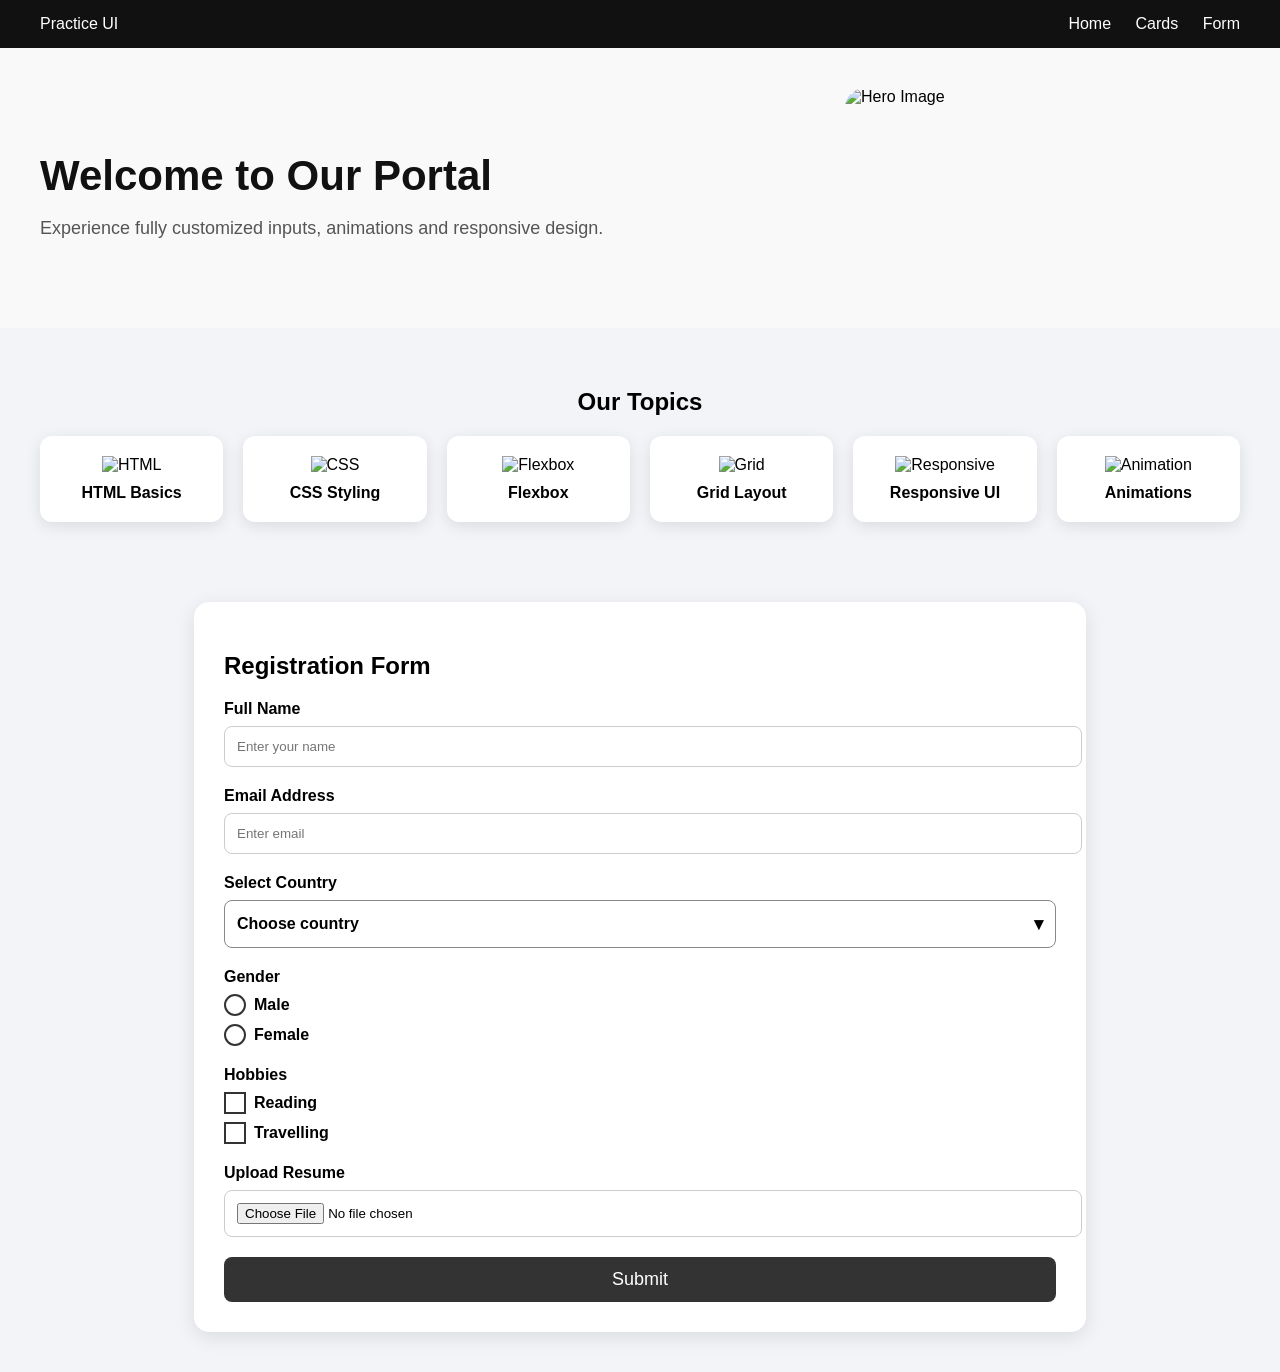
==== ui/index.html @ 65b5e453 "first commit" ====
<!DOCTYPE html>
<html lang="en">
<head>
    <meta charset="UTF-8">
    <meta name="viewport" content="width=device-width, initial-scale=1.0">
    <title>Custom Form UI</title>
    <link rel="stylesheet" href="layout.css">
</head>
<body>

    <!-- NAVBAR -->
    <header class="navbar">
        <div class="logo">Practice UI</div>

        <nav class="menu">
            <a href="#">Home</a>
            <a href="#cards">Cards</a>
            <a href="#form">Form</a>
        </nav>
    </header>

    <!-- HERO SECTION -->
    <section class="hero">
        <div class="hero-content">
            <h1>Welcome to Our Portal</h1>
            <p>Experience fully customized inputs, animations and responsive design.</p>
        </div>

<div class="hero-img">
    <img src="https://cdn-icons-png.flaticon.com/512/2920/2920268.png" alt="Hero Image">
</div>
    </section>

    <!-- CARDS SECTION -->
    <section id="cards" class="cards-section">
        <h2>Our Topics</h2>

        <div class="cards">

            <div class="card">
                <img src="https://cdn-icons-png.flaticon.com/512/3306/3306610.png" alt="HTML">
                <p>HTML Basics</p>
            </div>

            <div class="card">
                <img src="https://cdn-icons-png.flaticon.com/512/919/919826.png" alt="CSS">
                <p>CSS Styling</p>
            </div>

            <div class="card">
                <img src="https://cdn-icons-png.flaticon.com/512/5968/5968672.png" alt="Flexbox">
                <p>Flexbox</p>
            </div>

            <div class="card">
                <img src="https://cdn-icons-png.flaticon.com/512/1828/1828884.png" alt="Grid">
                <p>Grid Layout</p>
            </div>

            <div class="card">
                <img src="https://cdn-icons-png.flaticon.com/512/2593/2593549.png" alt="Responsive">
                <p>Responsive UI</p>
            </div>

            <div class="card">
                <img src="https://cdn-icons-png.flaticon.com/512/4072/4072149.png" alt="Animation">
                <p>Animations</p>
            </div>

        </div>
    </section>

    <!-- FORM SECTION -->
    <section id="form" class="form-section">
        <h2>Registration Form</h2>

        <form>

            <div class="form-group">
                <label>Full Name</label>
                <input type="text" placeholder="Enter your name">
            </div>

            <div class="form-group">
                <label>Email Address</label>
                <input type="email" placeholder="Enter email">
            </div>

   
<!-- CUSTOM SELECT -->
<div class="form-group">
    <label>Select Country</label>

    <label class="custom-select">
        <input type="checkbox" class="select-toggle">

        <span class="selected">
            Choose country
            <span class="select-icon">▾</span>
        </span>

        <div class="options">
            <div class="option">India</div>
            <div class="option">USA</div>
            <div class="option">Canada</div>
            <div class="option">Australia</div>
        </div>
    </label>
</div>

            <!-- CUSTOM RADIO -->
            <div class="form-group">
                <label>Gender</label>
                <div class="radio-group">
                    <label class="custom-radio">
                        <input type="radio" name="gender">
                        <span class="radio-mark"></span> Male
                    </label>

                    <label class="custom-radio">
                        <input type="radio" name="gender">
                        <span class="radio-mark"></span> Female
                    </label>
                </div>
            </div>

            <!-- CUSTOM CHECKBOX -->
            <div class="form-group">
                <label>Hobbies</label>
                <div class="checkbox-group">
                    <label class="custom-checkbox">
                        <input type="checkbox">
                        <span class="check-mark"></span> Reading
                    </label>

                    <label class="custom-checkbox">
                        <input type="checkbox">
                        <span class="check-mark"></span> Travelling
                    </label>
                </div>
            </div>

            <div class="form-group">
                <label>Upload Resume</label>
                <input type="file">
            </div>

            <button class="submit-btn">Submit</button>

        </form>
    </section>

<script src="script.js"></script>
</body>
</html>
---- ui/layout.css ----
body{
    margin:0;
    padding:0;
    font-family:Arial;
    background:#f2f4f8;
}
.card img {
    width: 70px;
    height: 70px;
    margin-bottom: 10px;
}
.card p{
    margin:0;
    font-size:16px;
    font-weight:600;
}
/* NAVBAR */
.navbar{
    background:#111;
    color:white;
    padding:15px 40px;
    display:flex;
    justify-content:space-between;
    align-items:center;
}

.navbar .menu a{
    color:white;
    margin-left:20px;
    text-decoration:none;
    font-size:16px;
}

.navbar .menu a:hover{
    color:#ffdb4d;
}

/* HERO */

/* HERO SECTION */
.hero {
    display: flex;
    justify-content: space-between;
    align-items: center;
    padding: 40px;
    background: #f9f9f9;
    gap: 20px;
    flex-wrap: wrap;
}

.hero-content {
    flex: 1;
    min-width: 280px;
}

.hero-content h1 {
    font-size: 42px;
    margin-bottom: 15px;
    color: #111;
}

.hero-content p {
    font-size: 18px;
    margin-bottom: 20px;
    color: #555;
}

.hero-img {
    flex: 1;
    min-width: 280px;
    display: flex;
    justify-content: center;
}

.hero-img img {
    width: 200px; /* icon-style size */
    height: 200px;
    border-radius: 20px;
    object-fit: contain; /* PNG images ke liye best */
    transition: transform 0.3s;
}

.hero-img img:hover {
    transform: scale(1.1);
}

/* RESPONSIVE HERO */
@media (max-width: 992px) {
    .hero {
        padding: 30px;
    }
    
    .hero-content h1 {
        font-size: 36px;
    }
    
    .hero-content p {
        font-size: 16px;
    }
}

@media (max-width: 768px) {
    .hero {
        flex-direction: column;
        text-align: center;
    }
    
    .hero-img {
        margin-top: 20px;
    }
    
    .hero-img img {
        width: 180px;
        height: 180px;
    }
}

@media (max-width: 480px) {
    .hero-content h1 {
        font-size: 28px;
    }
    
    .hero-content p {
        font-size: 14px;
    }
    
    .hero-img img {
        width: 150px;
        height: 150px;
    }
}
/* CARDS */
.cards-section{
    padding:40px;
    text-align:center;
}

.cards{
    display:grid;
    grid-template-columns:repeat(auto-fit, minmax(180px, 1fr));
    gap:20px;
    margin-top:20px;
}

.card{
    background:white;
    padding:20px;
    border-radius:12px;
    box-shadow:0 4px 15px rgba(0,0,0,0.1);
    transition:0.3s;
    cursor:pointer;
}

.card:hover{
    transform:scale(1.05);
    background:#fffae0;
}

/* FORM */
.form-section{
    width:65%;
    margin:40px auto;
    background:white;
    padding:30px;
    box-shadow:0 5px 20px rgba(0,0,0,0.1);
    border-radius:15px;
}

.form-group{
    margin-bottom:20px;
}

label{
    display:block;
    margin-bottom:8px;
    font-weight:bold;
}

input[type="text"],
input[type="email"],
input[type="file"]{
    width:100%;
    padding:12px;
    border-radius:8px;
    border:1px solid #ccc;
}

/* CUSTOM SELECT */
.custom-select {
    width: 100%;
    display: block;
    position: relative;
    cursor: pointer;
    font-size: 16px;
}

.select-toggle {
    display: none;
}

/* Selected box */
.custom-select .selected {
    background: white;
    border: 1.5px solid #888;
    padding: 12px;
    border-radius: 8px;
    display: flex;
    justify-content: space-between;
    align-items: center;
    transition: 0.3s;
}

.custom-select .selected:hover {
    border-color: #4a63e7;
}

/* Dropdown Icon */
.select-icon {
    font-size: 18px;
    transition: 0.3s;
}

/* Options dropdown */
.custom-select .options {
    position: absolute;
    top: 110%;
    left: 0;
    width: 100%;
    background: white;
    border: 1px solid #ccc;
    border-radius: 8px;
    box-shadow: 0 4px 15px rgba(0,0,0,0.1);
    opacity: 0;
    pointer-events: none;
    scale: 0.95;
    transition: 0.3s ease;
    z-index: 10;
}

/* Each Option */
.custom-select .option {
    padding: 12px;
    transition: 0.2s;
}

.custom-select .option:hover {
    background: #edf1ff;
    padding-left: 18px;
}

/* OPEN DROPDOWN WHEN CHECKBOX CHECKED */
.select-toggle:checked ~ .options {
    opacity: 1;
    pointer-events: auto;
    scale: 1;
}

/* Rotate icon when open */
.select-toggle:checked ~ .selected .select-icon {
    transform: rotate(180deg);
}

/* RADIO */
.custom-radio{
    display:flex;
    align-items:center;
    cursor:pointer;
   
}

.custom-radio input{
    display:none;
}

.radio-mark{
    width:18px;
    height:18px;
    border:2px solid #333;
    border-radius:50%;
    margin-right:8px;
    position:relative;
}

.custom-radio input:checked + .radio-mark::after{
    content:"";
    width:20px;
    height:20px;
    background:#333;
    border-radius:50%;
    position:absolute;
    top:0px;
    left:0px;
}

/* CHECKBOX */
.custom-checkbox{
    display:flex;
    align-items:center;
    margin-right:20px;
}

.custom-checkbox input{ display:none; }

.check-mark{
    width:18px;
    height:18px;
    border:2px solid #333;
    margin-right:8px;
    position:relative;
}

.custom-checkbox input:checked + .check-mark::after{
    content:"✔";
    position:absolute;
    top:-3px;
    left:2px;
    font-size:16px;
}

/* SUBMIT */
.submit-btn{
    width:100%;
    padding:12px;
    background:#333;
    color:#fff;
    border:none;
    border-radius:8px;
    font-size:18px;
    cursor:pointer;
}

.submit-btn:hover{
    background:black;
}

/* RESPONSIVE */
@media (max-width: 768px){
    .hero{
        flex-direction:column;
        text-align:center;
    }

    .hero-img img{
        width:100%;
        margin-top:20px;
    }

    .form-section{
        width:90%;
        padding:20px;
    }
}
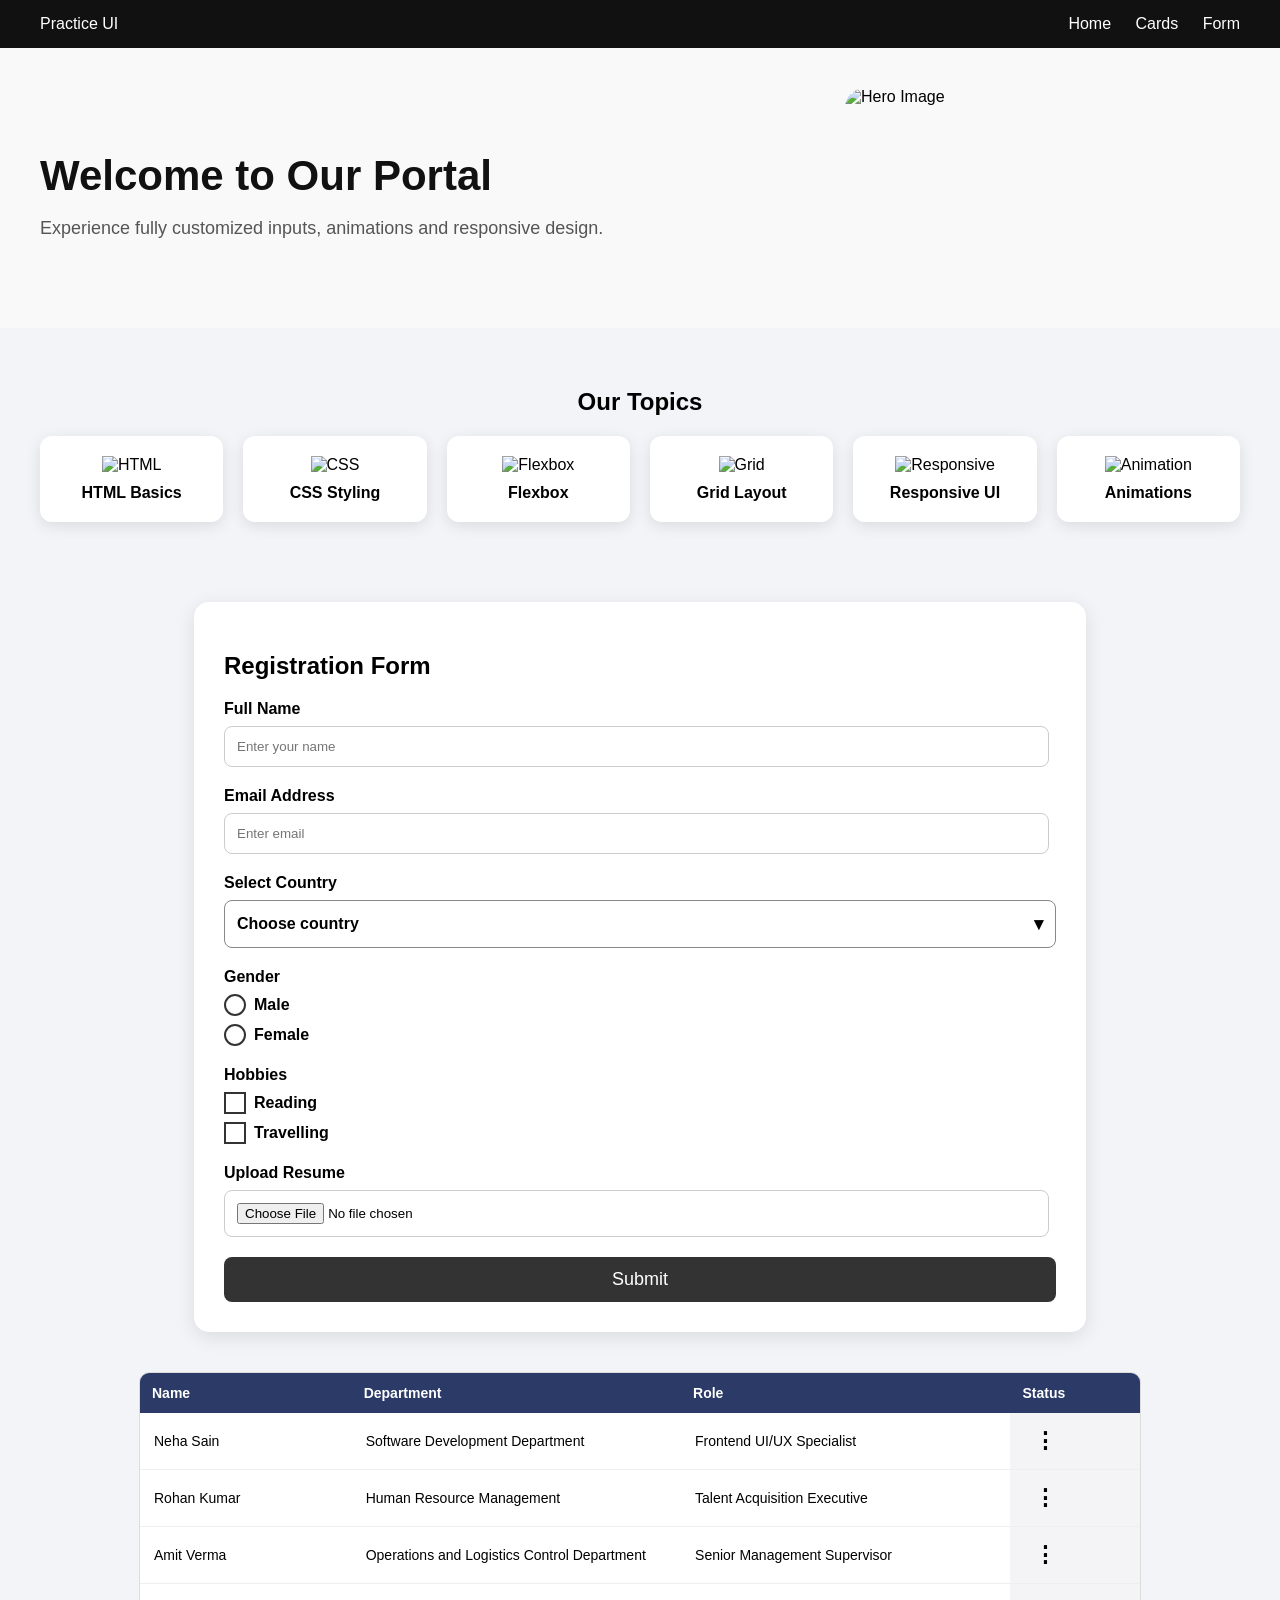
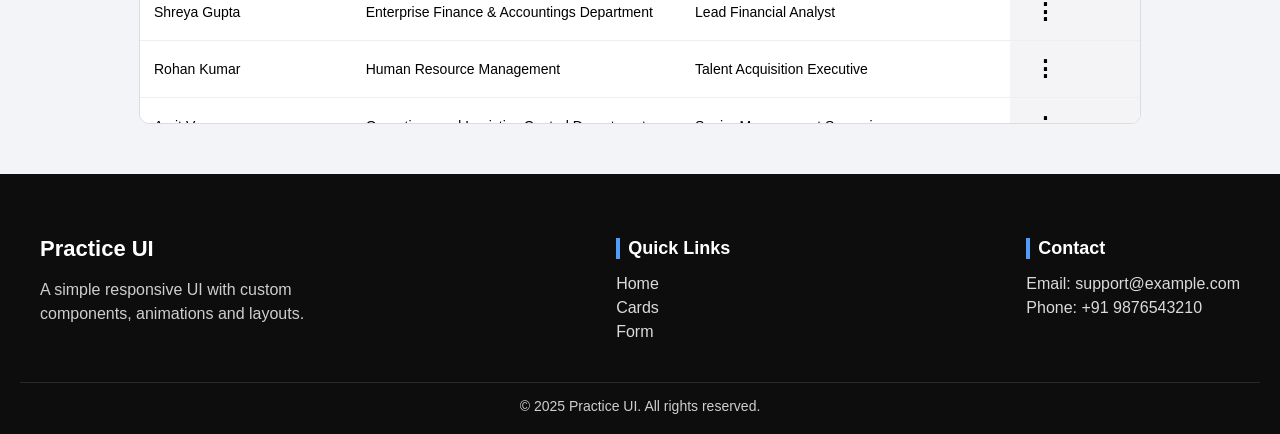
==== commit f7c192a1: "adding table" ====
--- a/ui/index.html
+++ b/ui/index.html
@@ -1,154 +1,347 @@
 <!DOCTYPE html>
 <html lang="en">
 <head>
-    <meta charset="UTF-8">
-    <meta name="viewport" content="width=device-width, initial-scale=1.0">
-    <title>Custom Form UI</title>
-    <link rel="stylesheet" href="layout.css">
+<meta charset="UTF-8">
+<meta name="viewport" content="width=device-width, initial-scale=1.0">
+<title>Custom Form UI</title>
+<link rel="stylesheet" href="layout.css">
 </head>
 <body>
 
-    <!-- NAVBAR -->
-    <header class="navbar">
-        <div class="logo">Practice UI</div>
-
-        <nav class="menu">
-            <a href="#">Home</a>
-            <a href="#cards">Cards</a>
-            <a href="#form">Form</a>
-        </nav>
-    </header>
-
-    <!-- HERO SECTION -->
-    <section class="hero">
-        <div class="hero-content">
-            <h1>Welcome to Our Portal</h1>
-            <p>Experience fully customized inputs, animations and responsive design.</p>
+<!-- NAVBAR -->
+<header class="navbar">
+<div class="logo">Practice UI</div>
+<nav class="menu">
+<a href="#">Home</a>
+<a href="#cards">Cards</a>
+<a href="#form">Form</a>
+</nav>
+</header>
+
+<!-- HERO SECTION -->
+<section class="hero">
+<div class="hero-content">
+<h1>Welcome to Our Portal</h1>
+<p>Experience fully customized inputs, animations and responsive design.</p>
+</div>
+<div class="hero-img">
+<img src="https://cdn-icons-png.flaticon.com/512/2920/2920268.png" alt="Hero Image">
+</div>
+</section>
+
+<!-- CARDS SECTION -->
+<section id="cards" class="cards-section">
+<h2>Our Topics</h2>
+<div class="cards">
+<div class="card">
+<img src="https://cdn-icons-png.flaticon.com/512/3306/3306610.png" alt="HTML">
+<p>HTML Basics</p>
+</div>
+<div class="card">
+<img src="https://cdn-icons-png.flaticon.com/512/919/919826.png" alt="CSS">
+<p>CSS Styling</p>
+</div>
+<div class="card">
+<img src="https://cdn-icons-png.flaticon.com/512/5968/5968672.png" alt="Flexbox">
+<p>Flexbox</p>
+</div>
+<div class="card">
+<img src="https://cdn-icons-png.flaticon.com/512/1828/1828884.png" alt="Grid">
+<p>Grid Layout</p>
+</div>
+<div class="card">
+<img src="https://cdn-icons-png.flaticon.com/512/2593/2593549.png" alt="Responsive">
+<p>Responsive UI</p>
+</div>
+<div class="card">
+<img src="https://cdn-icons-png.flaticon.com/512/4072/4072149.png" alt="Animation">
+<p>Animations</p>
+</div>
+</div>
+</section>
+
+<!-- FORM SECTION -->
+<section id="form" class="form-section">
+<h2>Registration Form</h2>
+<form>
+<div class="form-group">
+<label>Full Name</label>
+<input type="text" placeholder="Enter your name">
+</div>
+<div class="form-group">
+<label>Email Address</label>
+<input type="email" placeholder="Enter email">
+</div>
+
+<!-- CUSTOM SELECT -->
+<div class="form-group">
+<label>Select Country</label>
+<label class="custom-select">
+<input type="checkbox" class="select-toggle">
+<span class="selected">
+Choose country
+<span class="select-icon">▾</span>
+</span>
+<div class="options">
+<div class="option">India</div>
+<div class="option">USA</div>
+<div class="option">Canada</div>
+<div class="option">Australia</div>
+</div>
+</label>
+</div>
+
+<!-- CUSTOM RADIO -->
+<div class="form-group">
+<label>Gender</label>
+<div class="radio-group">
+<label class="custom-radio">
+<input type="radio" name="gender">
+<span class="radio-mark"></span> Male
+</label>
+<label class="custom-radio">
+<input type="radio" name="gender">
+<span class="radio-mark"></span> Female
+</label>
+</div>
+</div>
+
+<!-- CUSTOM CHECKBOX -->
+<div class="form-group">
+<label>Hobbies</label>
+<div class="checkbox-group">
+<label class="custom-checkbox">
+<input type="checkbox">
+<span class="check-mark"></span> Reading
+</label>
+<label class="custom-checkbox">
+<input type="checkbox">
+<span class="check-mark"></span> Travelling
+</label>
+</div>
+</div>
+<div class="form-group">
+<label>Upload Resume</label>
+<input type="file">
+</div>
+<button class="submit-btn">Submit</button>
+</form>
+</section>
+<div class="table-container"> 
+<table class="custom-table">  
+<thead>  
+<tr>  
+<th>Name</th>  
+<th>Department</th>  
+<th>Role</th>  
+<th class="sticky-col">Status</th>  
+</tr>  
+</thead>  
+<tbody>  
+<tr>  
+<td data-full="Neha Sain">Neha Sain</td>  
+<td data-full="Software Development Department">Software Development Department</td>  
+<td data-full="Frontend UI/UX Specialist">Frontend UI/UX Specialist</td>  
+<td class="sticky-col">
+<div class="menu-wrapper"> 
+<span class="menu-dots">⋮</span> 
+<div class="menu-box"> 
+<div class="menu-item">View</div> 
+<div class="menu-item">Edit</div>
+<div class="menu-item">Delete</div> 
+<div class="menu-item">Update Status</div> 
+</div> 
+</div> 
+</td>
+</tr>  
+<tr>  
+<td data-full="Rohan Kumar">Rohan Kumar</td>  
+<td data-full="Human Resource Management">Human Resource Management</td>  
+<td data-full="Talent Acquisition Executive">Talent Acquisition Executive</td>  
+<td class="sticky-col">
+<div class="menu-wrapper"> 
+<span class="menu-dots">⋮</span> 
+<div class="menu-box"> 
+<div class="menu-item">View</div> 
+<div class="menu-item">Edit</div>
+<div class="menu-item">Delete</div> 
+<div class="menu-item">Update Status</div> 
+</div> 
+</div> 
+</td>
+</tr>  
+<tr>  
+<td data-full="Amit Verma">Amit Verma</td>  
+<td data-full="Operations and Logistics Control Department">Operations and Logistics Control Department</td>  
+<td data-full="Senior Management Supervisor">Senior Management Supervisor</td>  
+<td class="sticky-col">
+<div class="menu-wrapper"> 
+<span class="menu-dots">⋮</span> 
+<div class="menu-box"> 
+<div class="menu-item">View</div> 
+<div class="menu-item">Edit</div>
+<div class="menu-item">Delete</div> 
+<div class="menu-item">Update Status</div> 
+</div> 
+</div> 
+</td>
+</tr>  
+<tr>  
+<td data-full="Shreya Gupta">Shreya Gupta</td>  
+<td data-full="Enterprise Finance & Accountings Department">Enterprise Finance & Accountings Department</td>  
+<td data-full="Lead Financial Analyst">Lead Financial Analyst</td>  
+<td class="sticky-col">
+<div class="menu-wrapper"> 
+<span class="menu-dots">⋮</span> 
+<div class="menu-box"> 
+<div class="menu-item">View</div> 
+<div class="menu-item">Edit</div>
+<div class="menu-item">Delete</div> 
+<div class="menu-item">Update Status</div> 
+</div> 
+</div> 
+</td>
+</tr>  
+<tr>  
+<td data-full="Rohan Kumar">Rohan Kumar</td>  
+<td data-full="Human Resource Management">Human Resource Management</td>  
+<td data-full="Talent Acquisition Executive">Talent Acquisition Executive</td>  
+<td class="sticky-col">
+<div class="menu-wrapper"> 
+<span class="menu-dots">⋮</span> 
+<div class="menu-box"> 
+<div class="menu-item">View</div> 
+<div class="menu-item">Edit</div>
+<div class="menu-item">Delete</div> 
+<div class="menu-item">Update Status</div> 
+</div> 
+</div> 
+</td>
+</tr>  
+<tr>  
+<td data-full="Amit Verma">Amit Verma</td>  
+<td data-full="Operations and Logistics Control Department">Operations and Logistics Control Department</td>  
+<td data-full="Senior Management Supervisor">Senior Management Supervisor</td>  
+<td class="sticky-col">
+<div class="menu-wrapper"> 
+<span class="menu-dots">⋮</span> 
+<div class="menu-box"> 
+<div class="menu-item">View</div> 
+<div class="menu-item">Edit</div>
+<div class="menu-item">Delete</div> 
+<div class="menu-item">Update Status</div> 
+</div> 
+</div> 
+</td>
+</tr>  
+<tr>  
+<td data-full="Shreya Gupta">Shreya Gupta</td>  
+<td data-full="Enterprise Finance & Accountings Department">Enterprise Finance & Accountings Department</td>  
+<td data-full="Lead Financial Analyst">Lead Financial Analyst</td>  
+<td class="sticky-col">
+<div class="menu-wrapper"> 
+<span class="menu-dots">⋮</span> 
+<div class="menu-box"> 
+<div class="menu-item">View</div> 
+<div class="menu-item">Edit</div>
+<div class="menu-item">Delete</div> 
+<div class="menu-item">Update Status</div> 
+</div> 
+</div> 
+</td>
+</tr>  
+<tr>  
+<td data-full="Rohan Kumar">Rohan Kumar</td>  
+<td data-full="Human Resource Management">Human Resource Management</td>  
+<td data-full="Talent Acquisition Executive">Talent Acquisition Executive</td>  
+<td class="sticky-col">
+<div class="menu-wrapper"> 
+<span class="menu-dots">⋮</span> 
+<div class="menu-box"> 
+<div class="menu-item">View</div> 
+<div class="menu-item">Edit</div>
+<div class="menu-item">Delete</div> 
+<div class="menu-item">Update Status</div> 
+</div> 
+</div> 
+</td> 
+</tr>  
+<tr>  
+<td data-full="Amit Verma">Amit Verma</td>  
+<td data-full="Operations and Logistics Control Department">Operations and Logistics Control Department</td>  
+<td data-full="Senior Management Supervisor">Senior Management Supervisor</td>  
+<td class="sticky-col">
+<div class="menu-wrapper"> 
+<span class="menu-dots">⋮</span> 
+<div class="menu-box"> 
+<div class="menu-item">View</div> 
+<div class="menu-item">Edit</div>
+<div class="menu-item">Delete</div> 
+<div class="menu-item">Update Status</div> 
+</div> 
+</div> 
+</td>  
+</tr>  
+<tr>  
+<td data-full="Shreya Gupta">Shreya Gupta</td>  
+<td data-full="Enterprise Finance & Accountings Department">Enterprise Finance & Accountings Department</td>  
+<td data-full="Lead Financial Analyst">Lead Financial Analyst</td>  
+<td class="sticky-col">
+    <div class="menu-wrapper">
+
+        <!-- Hidden Checkbox -->
+        <input type="checkbox" id="menu1" class="menu-toggle">
+
+        <!-- 3 dots -->
+        <label for="menu1" class="menu-dots">⋮</label>
+
+        <!-- Dropdown -->
+        <div class="menu-box">
+            <div class="menu-item">View</div>
+            <div class="menu-item">Edit</div>
+            <div class="menu-item">Delete</div>
+            <div class="menu-item">Update Status</div>
         </div>
 
-<div class="hero-img">
-    <img src="https://cdn-icons-png.flaticon.com/512/2920/2920268.png" alt="Hero Image">
-</div>
-    </section>
-
-    <!-- CARDS SECTION -->
-    <section id="cards" class="cards-section">
-        <h2>Our Topics</h2>
-
-        <div class="cards">
-
-            <div class="card">
-                <img src="https://cdn-icons-png.flaticon.com/512/3306/3306610.png" alt="HTML">
-                <p>HTML Basics</p>
-            </div>
-
-            <div class="card">
-                <img src="https://cdn-icons-png.flaticon.com/512/919/919826.png" alt="CSS">
-                <p>CSS Styling</p>
-            </div>
-
-            <div class="card">
-                <img src="https://cdn-icons-png.flaticon.com/512/5968/5968672.png" alt="Flexbox">
-                <p>Flexbox</p>
-            </div>
-
-            <div class="card">
-                <img src="https://cdn-icons-png.flaticon.com/512/1828/1828884.png" alt="Grid">
-                <p>Grid Layout</p>
-            </div>
-
-            <div class="card">
-                <img src="https://cdn-icons-png.flaticon.com/512/2593/2593549.png" alt="Responsive">
-                <p>Responsive UI</p>
-            </div>
-
-            <div class="card">
-                <img src="https://cdn-icons-png.flaticon.com/512/4072/4072149.png" alt="Animation">
-                <p>Animations</p>
-            </div>
-
+    </div>
+</td>
+
+</tr>  
+</tbody>  
+</table>
+</div> 
+
+<!-- FOOTER -->
+<footer class="footer">
+    <div class="footer-container">
+        <div class="footer-section">
+            <h3>Practice UI</h3>
+            <p>A simple responsive UI with custom components, animations and layouts.</p>
         </div>
-    </section>
-
-    <!-- FORM SECTION -->
-    <section id="form" class="form-section">
-        <h2>Registration Form</h2>
-
-        <form>
-
-            <div class="form-group">
-                <label>Full Name</label>
-                <input type="text" placeholder="Enter your name">
-            </div>
-
-            <div class="form-group">
-                <label>Email Address</label>
-                <input type="email" placeholder="Enter email">
-            </div>
-
-   
-<!-- CUSTOM SELECT -->
-<div class="form-group">
-    <label>Select Country</label>
-
-    <label class="custom-select">
-        <input type="checkbox" class="select-toggle">
-
-        <span class="selected">
-            Choose country
-            <span class="select-icon">▾</span>
-        </span>
-
-        <div class="options">
-            <div class="option">India</div>
-            <div class="option">USA</div>
-            <div class="option">Canada</div>
-            <div class="option">Australia</div>
+
+        <div class="footer-section">
+            <h4>Quick Links</h4>
+            <ul>
+                <li><a href="#">Home</a></li>
+                <li><a href="#cards">Cards</a></li>
+                <li><a href="#form">Form</a></li>
+            </ul>
         </div>
-    </label>
-</div>
-
-            <!-- CUSTOM RADIO -->
-            <div class="form-group">
-                <label>Gender</label>
-                <div class="radio-group">
-                    <label class="custom-radio">
-                        <input type="radio" name="gender">
-                        <span class="radio-mark"></span> Male
-                    </label>
-
-                    <label class="custom-radio">
-                        <input type="radio" name="gender">
-                        <span class="radio-mark"></span> Female
-                    </label>
-                </div>
-            </div>
-
-            <!-- CUSTOM CHECKBOX -->
-            <div class="form-group">
-                <label>Hobbies</label>
-                <div class="checkbox-group">
-                    <label class="custom-checkbox">
-                        <input type="checkbox">
-                        <span class="check-mark"></span> Reading
-                    </label>
-
-                    <label class="custom-checkbox">
-                        <input type="checkbox">
-                        <span class="check-mark"></span> Travelling
-                    </label>
-                </div>
-            </div>
-
-            <div class="form-group">
-                <label>Upload Resume</label>
-                <input type="file">
-            </div>
-
-            <button class="submit-btn">Submit</button>
-
-        </form>
-    </section>
+
+        <div class="footer-section">
+            <h4>Contact</h4>
+            <ul>
+                <li>Email: support@example.com</li>
+                <li>Phone: +91 9876543210</li>
+            </ul>
+        </div>
+    </div>
+
+    <div class="footer-bottom">
+        © 2025 Practice UI. All rights reserved.
+    </div>
+</footer>
+
 
 <script src="script.js"></script>
 </body>
--- a/ui/layout.css
+++ b/ui/layout.css
@@ -30,14 +30,9 @@
     text-decoration:none;
     font-size:16px;
 }
-
 .navbar .menu a:hover{
     color:#ffdb4d;
 }
-
-/* HERO */
-
-/* HERO SECTION */
 .hero {
     display: flex;
     justify-content: space-between;
@@ -47,44 +42,36 @@
     gap: 20px;
     flex-wrap: wrap;
 }
-
 .hero-content {
     flex: 1;
     min-width: 280px;
 }
-
 .hero-content h1 {
     font-size: 42px;
     margin-bottom: 15px;
     color: #111;
 }
-
 .hero-content p {
     font-size: 18px;
     margin-bottom: 20px;
     color: #555;
 }
-
 .hero-img {
     flex: 1;
     min-width: 280px;
     display: flex;
     justify-content: center;
 }
-
 .hero-img img {
-    width: 200px; /* icon-style size */
+    width: 200px; 
     height: 200px;
     border-radius: 20px;
-    object-fit: contain; /* PNG images ke liye best */
+    object-fit: contain;
     transition: transform 0.3s;
 }
-
 .hero-img img:hover {
     transform: scale(1.1);
 }
-
-/* RESPONSIVE HERO */
 @media (max-width: 992px) {
     .hero {
         padding: 30px;
@@ -129,7 +116,6 @@
         height: 150px;
     }
 }
-/* CARDS */
 .cards-section{
     padding:40px;
     text-align:center;
@@ -156,7 +142,6 @@
     background:#fffae0;
 }
 
-/* FORM */
 .form-section{
     width:65%;
     margin:40px auto;
@@ -179,13 +164,12 @@
 input[type="text"],
 input[type="email"],
 input[type="file"]{
-    width:100%;
+    width:96%;
     padding:12px;
     border-radius:8px;
     border:1px solid #ccc;
 }
 
-/* CUSTOM SELECT */
 .custom-select {
     width: 100%;
     display: block;
@@ -198,7 +182,7 @@
     display: none;
 }
 
-/* Selected box */
+
 .custom-select .selected {
     background: white;
     border: 1.5px solid #888;
@@ -213,14 +197,10 @@
 .custom-select .selected:hover {
     border-color: #4a63e7;
 }
-
-/* Dropdown Icon */
 .select-icon {
     font-size: 18px;
     transition: 0.3s;
 }
-
-/* Options dropdown */
 .custom-select .options {
     position: absolute;
     top: 110%;
@@ -236,8 +216,6 @@
     transition: 0.3s ease;
     z-index: 10;
 }
-
-/* Each Option */
 .custom-select .option {
     padding: 12px;
     transition: 0.2s;
@@ -247,31 +225,23 @@
     background: #edf1ff;
     padding-left: 18px;
 }
-
-/* OPEN DROPDOWN WHEN CHECKBOX CHECKED */
 .select-toggle:checked ~ .options {
     opacity: 1;
     pointer-events: auto;
     scale: 1;
 }
-
-/* Rotate icon when open */
 .select-toggle:checked ~ .selected .select-icon {
     transform: rotate(180deg);
 }
-
-/* RADIO */
 .custom-radio{
     display:flex;
     align-items:center;
     cursor:pointer;
    
 }
-
 .custom-radio input{
     display:none;
 }
-
 .radio-mark{
     width:18px;
     height:18px;
@@ -280,19 +250,16 @@
     margin-right:8px;
     position:relative;
 }
-
 .custom-radio input:checked + .radio-mark::after{
-    content:"";
-    width:20px;
-    height:20px;
-    background:#333;
-    border-radius:50%;
-    position:absolute;
-    top:0px;
-    left:0px;
-}
-
-/* CHECKBOX */
+       content: "";
+    width: 10px;
+    height: 10px;
+    background: #333;
+    border-radius: 50%;
+    position: absolute;
+    top: 4px;
+    left: 4px;
+}
 .custom-checkbox{
     display:flex;
     align-items:center;
@@ -317,7 +284,6 @@
     font-size:16px;
 }
 
-/* SUBMIT */
 .submit-btn{
     width:100%;
     padding:12px;
@@ -333,7 +299,6 @@
     background:black;
 }
 
-/* RESPONSIVE */
 @media (max-width: 768px){
     .hero{
         flex-direction:column;
@@ -350,3 +315,221 @@
         padding:20px;
     }
 }
+/* ------------------------------------table----------------------------------------- */
+
+
+.table-container {
+width: 100%;
+max-width: 1000px;
+height: 350px;
+overflow-y: auto;
+border: 1px solid #ddd;
+border-radius: 10px;
+margin: auto;
+background: white;
+position: relative;
+overflow-x: visible; 
+
+}
+.table-container::-webkit-scrollbar {
+width: 6px;
+}
+.table-container::-webkit-scrollbar-thumb {
+background: #ccc;
+border-radius: 5px;
+}
+.custom-table {
+width: 100%;
+border-collapse: separate;
+border-spacing: 0;
+}
+.custom-table thead th {
+background: #2b3a67;
+color: white;
+padding: 12px;
+text-align: left;
+position: sticky;
+top: 0;
+z-index: 10;
+font-size: 14px;
+white-space: nowrap;  
+overflow: hidden;  
+text-overflow: ellipsis;  
+max-width: 100px; 
+}
+
+.sticky-col {
+position: sticky;
+right: 0;
+background: #e8e9ee;
+z-index: 9;
+}
+
+.custom-table tbody td {
+padding: 10px 14px;
+border-bottom: 1px solid #eee;
+max-width: 150px; 
+white-space: nowrap;
+overflow: hidden;
+text-overflow: ellipsis;
+cursor: pointer;
+font-size: 14px;
+}
+.custom-table tbody td.sticky-col {
+background: #f4f4f7;
+font-weight: 600;
+}
+
+
+.custom-table thead tr th:hover, 
+.custom-table tbody tr td:hover{
+white-space:normal;
+overflow: visible;
+text-overflow:initial;
+color: #000;
+}
+
+
+
+.custom-table tbody td.sticky-col:hover {
+left: auto;
+right: 0;
+}
+
+@media (max-width: 600px) {
+.custom-table thead th,
+.custom-table tbody td {
+font-size: 12px;
+padding: 8px;
+}
+.table-container {
+height: 260px;
+}
+}
+/* Hide the checkbox */
+.menu-toggle {
+    display: none;
+}
+
+/* 3 Dots icon */
+.menu-dots {
+    font-size: 22px;
+    cursor: pointer;
+    padding: 5px 10px;
+    display: inline-block;
+}
+
+/* Dropdown box */
+.menu-box {
+    display: none;
+    position: relative;
+    right: 0;
+    top: 0px;
+    background: #ffffff;
+    min-width: 100px;
+    border-radius: 6px;
+    box-shadow: 0 4px 12px rgba(0,0,0,0.2);
+    border: 1px solid #e2e2e2;
+    z-index: 1000;
+}
+
+/* Show on hover */
+.menu-wrapper:hover .menu-box {
+    display: block;
+}
+
+/* Show on click using checkbox */
+.menu-toggle:checked + .menu-dots + .menu-box {
+    display: block;
+}
+
+/* Menu item UI */
+.menu-item {
+    padding: 10px 14px;
+    font-size: 14px;
+    cursor: pointer;
+    border-bottom: 1px solid #f1f1f1;
+}
+
+.menu-item:last-child {
+    border-bottom: none;
+}
+
+.menu-item:hover {
+    background: #2b3a67;
+    color: white;
+}
+
+/* --------------------------------------------------------------------------- */
+/* FOOTER */
+.footer {
+    background: #0d0d0d;
+    color: #fff;
+    padding: 40px 20px 20px;
+    margin-top: 50px;
+    font-family: Arial, sans-serif;
+}
+
+.footer-container {
+    max-width: 1200px;
+    margin: auto;
+    display: flex;
+    justify-content: space-between;
+    flex-wrap: wrap;
+    gap: 30px;
+}
+
+.footer-section h3 {
+    font-size: 22px;
+    margin-bottom: 10px;
+}
+
+.footer-section h4 {
+    font-size: 18px;
+    margin-bottom: 8px;
+    border-left: 4px solid #4f9cf9;
+    padding-left: 8px;
+}
+
+.footer-section p {
+    max-width: 280px;
+    line-height: 1.5;
+    opacity: 0.8;
+}
+
+.footer-section ul {
+    list-style: none;
+    padding: 0;
+}
+
+.footer-section ul li {
+    margin: 6px 0;
+    opacity: 0.85;
+}
+
+.footer-section ul li a {
+    color: #fff;
+    text-decoration: none;
+    transition: 0.3s;
+}
+
+.footer-section ul li a:hover {
+    color: #4f9cf9;
+}
+
+.footer-bottom {
+    text-align: center;
+    margin-top: 25px;
+    padding-top: 15px;
+    border-top: 1px solid rgba(255,255,255,0.15);
+    font-size: 14px;
+    opacity: 0.8;
+}
+
+/* Responsive */
+@media(max-width: 768px) {
+    .footer-container {
+        text-align: center;
+        flex-direction: column;
+    }
+}
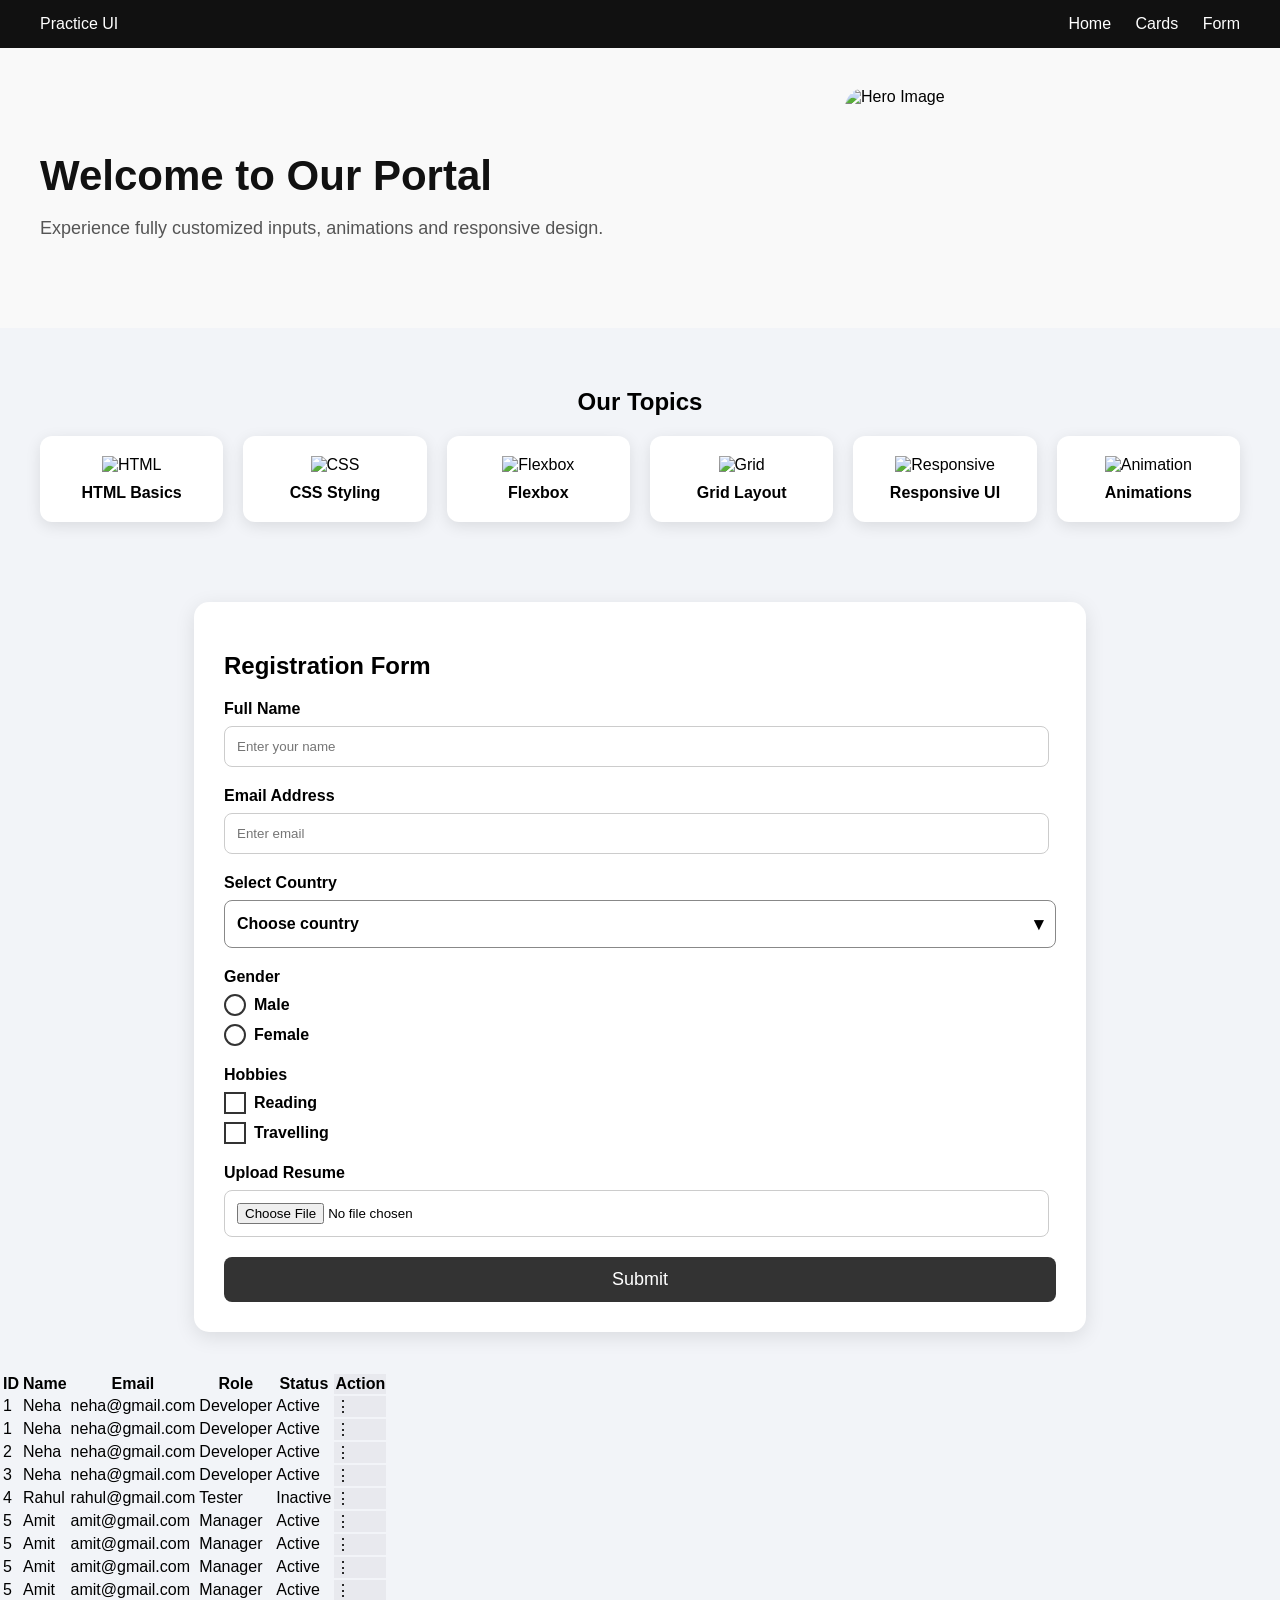
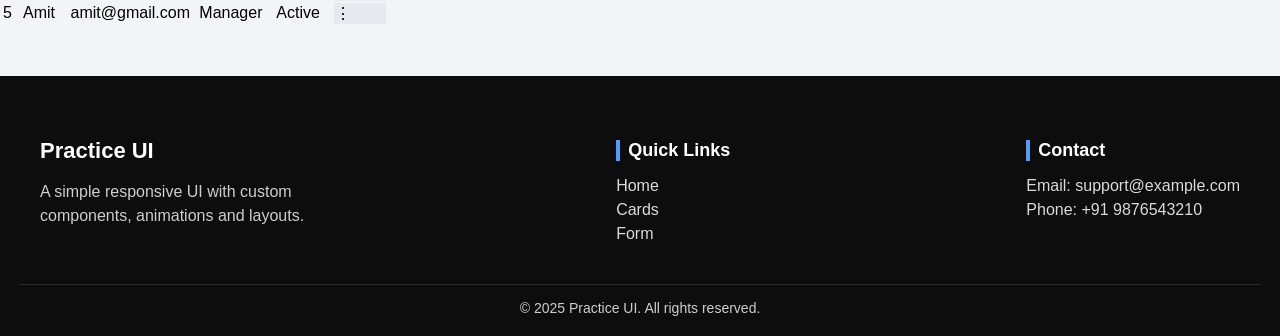
==== commit db242d66: "changes done" ====
--- a/ui/index.html
+++ b/ui/index.html
@@ -1,348 +1,356 @@
 <!DOCTYPE html>
 <html lang="en">
+
 <head>
-<meta charset="UTF-8">
-<meta name="viewport" content="width=device-width, initial-scale=1.0">
-<title>Custom Form UI</title>
-<link rel="stylesheet" href="layout.css">
+    <meta charset="UTF-8">
+    <meta name="viewport" content="width=device-width, initial-scale=1.0">
+    <title>Custom Form UI</title>
+    <link rel="stylesheet" href="layout.css">
 </head>
+
 <body>
 
-<!-- NAVBAR -->
-<header class="navbar">
-<div class="logo">Practice UI</div>
-<nav class="menu">
-<a href="#">Home</a>
-<a href="#cards">Cards</a>
-<a href="#form">Form</a>
-</nav>
-</header>
-
-<!-- HERO SECTION -->
-<section class="hero">
-<div class="hero-content">
-<h1>Welcome to Our Portal</h1>
-<p>Experience fully customized inputs, animations and responsive design.</p>
-</div>
-<div class="hero-img">
-<img src="https://cdn-icons-png.flaticon.com/512/2920/2920268.png" alt="Hero Image">
-</div>
-</section>
-
-<!-- CARDS SECTION -->
-<section id="cards" class="cards-section">
-<h2>Our Topics</h2>
-<div class="cards">
-<div class="card">
-<img src="https://cdn-icons-png.flaticon.com/512/3306/3306610.png" alt="HTML">
-<p>HTML Basics</p>
-</div>
-<div class="card">
-<img src="https://cdn-icons-png.flaticon.com/512/919/919826.png" alt="CSS">
-<p>CSS Styling</p>
-</div>
-<div class="card">
-<img src="https://cdn-icons-png.flaticon.com/512/5968/5968672.png" alt="Flexbox">
-<p>Flexbox</p>
-</div>
-<div class="card">
-<img src="https://cdn-icons-png.flaticon.com/512/1828/1828884.png" alt="Grid">
-<p>Grid Layout</p>
-</div>
-<div class="card">
-<img src="https://cdn-icons-png.flaticon.com/512/2593/2593549.png" alt="Responsive">
-<p>Responsive UI</p>
-</div>
-<div class="card">
-<img src="https://cdn-icons-png.flaticon.com/512/4072/4072149.png" alt="Animation">
-<p>Animations</p>
-</div>
-</div>
-</section>
-
-<!-- FORM SECTION -->
-<section id="form" class="form-section">
-<h2>Registration Form</h2>
-<form>
-<div class="form-group">
-<label>Full Name</label>
-<input type="text" placeholder="Enter your name">
-</div>
-<div class="form-group">
-<label>Email Address</label>
-<input type="email" placeholder="Enter email">
-</div>
-
-<!-- CUSTOM SELECT -->
-<div class="form-group">
-<label>Select Country</label>
-<label class="custom-select">
-<input type="checkbox" class="select-toggle">
-<span class="selected">
-Choose country
-<span class="select-icon">▾</span>
-</span>
-<div class="options">
-<div class="option">India</div>
-<div class="option">USA</div>
-<div class="option">Canada</div>
-<div class="option">Australia</div>
-</div>
-</label>
-</div>
-
-<!-- CUSTOM RADIO -->
-<div class="form-group">
-<label>Gender</label>
-<div class="radio-group">
-<label class="custom-radio">
-<input type="radio" name="gender">
-<span class="radio-mark"></span> Male
-</label>
-<label class="custom-radio">
-<input type="radio" name="gender">
-<span class="radio-mark"></span> Female
-</label>
-</div>
-</div>
-
-<!-- CUSTOM CHECKBOX -->
-<div class="form-group">
-<label>Hobbies</label>
-<div class="checkbox-group">
-<label class="custom-checkbox">
-<input type="checkbox">
-<span class="check-mark"></span> Reading
-</label>
-<label class="custom-checkbox">
-<input type="checkbox">
-<span class="check-mark"></span> Travelling
-</label>
-</div>
-</div>
-<div class="form-group">
-<label>Upload Resume</label>
-<input type="file">
-</div>
-<button class="submit-btn">Submit</button>
-</form>
-</section>
-<div class="table-container"> 
-<table class="custom-table">  
-<thead>  
-<tr>  
-<th>Name</th>  
-<th>Department</th>  
-<th>Role</th>  
-<th class="sticky-col">Status</th>  
-</tr>  
-</thead>  
-<tbody>  
-<tr>  
-<td data-full="Neha Sain">Neha Sain</td>  
-<td data-full="Software Development Department">Software Development Department</td>  
-<td data-full="Frontend UI/UX Specialist">Frontend UI/UX Specialist</td>  
-<td class="sticky-col">
-<div class="menu-wrapper"> 
-<span class="menu-dots">⋮</span> 
-<div class="menu-box"> 
-<div class="menu-item">View</div> 
-<div class="menu-item">Edit</div>
-<div class="menu-item">Delete</div> 
-<div class="menu-item">Update Status</div> 
-</div> 
-</div> 
-</td>
-</tr>  
-<tr>  
-<td data-full="Rohan Kumar">Rohan Kumar</td>  
-<td data-full="Human Resource Management">Human Resource Management</td>  
-<td data-full="Talent Acquisition Executive">Talent Acquisition Executive</td>  
-<td class="sticky-col">
-<div class="menu-wrapper"> 
-<span class="menu-dots">⋮</span> 
-<div class="menu-box"> 
-<div class="menu-item">View</div> 
-<div class="menu-item">Edit</div>
-<div class="menu-item">Delete</div> 
-<div class="menu-item">Update Status</div> 
-</div> 
-</div> 
-</td>
-</tr>  
-<tr>  
-<td data-full="Amit Verma">Amit Verma</td>  
-<td data-full="Operations and Logistics Control Department">Operations and Logistics Control Department</td>  
-<td data-full="Senior Management Supervisor">Senior Management Supervisor</td>  
-<td class="sticky-col">
-<div class="menu-wrapper"> 
-<span class="menu-dots">⋮</span> 
-<div class="menu-box"> 
-<div class="menu-item">View</div> 
-<div class="menu-item">Edit</div>
-<div class="menu-item">Delete</div> 
-<div class="menu-item">Update Status</div> 
-</div> 
-</div> 
-</td>
-</tr>  
-<tr>  
-<td data-full="Shreya Gupta">Shreya Gupta</td>  
-<td data-full="Enterprise Finance & Accountings Department">Enterprise Finance & Accountings Department</td>  
-<td data-full="Lead Financial Analyst">Lead Financial Analyst</td>  
-<td class="sticky-col">
-<div class="menu-wrapper"> 
-<span class="menu-dots">⋮</span> 
-<div class="menu-box"> 
-<div class="menu-item">View</div> 
-<div class="menu-item">Edit</div>
-<div class="menu-item">Delete</div> 
-<div class="menu-item">Update Status</div> 
-</div> 
-</div> 
-</td>
-</tr>  
-<tr>  
-<td data-full="Rohan Kumar">Rohan Kumar</td>  
-<td data-full="Human Resource Management">Human Resource Management</td>  
-<td data-full="Talent Acquisition Executive">Talent Acquisition Executive</td>  
-<td class="sticky-col">
-<div class="menu-wrapper"> 
-<span class="menu-dots">⋮</span> 
-<div class="menu-box"> 
-<div class="menu-item">View</div> 
-<div class="menu-item">Edit</div>
-<div class="menu-item">Delete</div> 
-<div class="menu-item">Update Status</div> 
-</div> 
-</div> 
-</td>
-</tr>  
-<tr>  
-<td data-full="Amit Verma">Amit Verma</td>  
-<td data-full="Operations and Logistics Control Department">Operations and Logistics Control Department</td>  
-<td data-full="Senior Management Supervisor">Senior Management Supervisor</td>  
-<td class="sticky-col">
-<div class="menu-wrapper"> 
-<span class="menu-dots">⋮</span> 
-<div class="menu-box"> 
-<div class="menu-item">View</div> 
-<div class="menu-item">Edit</div>
-<div class="menu-item">Delete</div> 
-<div class="menu-item">Update Status</div> 
-</div> 
-</div> 
-</td>
-</tr>  
-<tr>  
-<td data-full="Shreya Gupta">Shreya Gupta</td>  
-<td data-full="Enterprise Finance & Accountings Department">Enterprise Finance & Accountings Department</td>  
-<td data-full="Lead Financial Analyst">Lead Financial Analyst</td>  
-<td class="sticky-col">
-<div class="menu-wrapper"> 
-<span class="menu-dots">⋮</span> 
-<div class="menu-box"> 
-<div class="menu-item">View</div> 
-<div class="menu-item">Edit</div>
-<div class="menu-item">Delete</div> 
-<div class="menu-item">Update Status</div> 
-</div> 
-</div> 
-</td>
-</tr>  
-<tr>  
-<td data-full="Rohan Kumar">Rohan Kumar</td>  
-<td data-full="Human Resource Management">Human Resource Management</td>  
-<td data-full="Talent Acquisition Executive">Talent Acquisition Executive</td>  
-<td class="sticky-col">
-<div class="menu-wrapper"> 
-<span class="menu-dots">⋮</span> 
-<div class="menu-box"> 
-<div class="menu-item">View</div> 
-<div class="menu-item">Edit</div>
-<div class="menu-item">Delete</div> 
-<div class="menu-item">Update Status</div> 
-</div> 
-</div> 
-</td> 
-</tr>  
-<tr>  
-<td data-full="Amit Verma">Amit Verma</td>  
-<td data-full="Operations and Logistics Control Department">Operations and Logistics Control Department</td>  
-<td data-full="Senior Management Supervisor">Senior Management Supervisor</td>  
-<td class="sticky-col">
-<div class="menu-wrapper"> 
-<span class="menu-dots">⋮</span> 
-<div class="menu-box"> 
-<div class="menu-item">View</div> 
-<div class="menu-item">Edit</div>
-<div class="menu-item">Delete</div> 
-<div class="menu-item">Update Status</div> 
-</div> 
-</div> 
-</td>  
-</tr>  
-<tr>  
-<td data-full="Shreya Gupta">Shreya Gupta</td>  
-<td data-full="Enterprise Finance & Accountings Department">Enterprise Finance & Accountings Department</td>  
-<td data-full="Lead Financial Analyst">Lead Financial Analyst</td>  
-<td class="sticky-col">
-    <div class="menu-wrapper">
-
-        <!-- Hidden Checkbox -->
-        <input type="checkbox" id="menu1" class="menu-toggle">
-
-        <!-- 3 dots -->
-        <label for="menu1" class="menu-dots">⋮</label>
-
-        <!-- Dropdown -->
-        <div class="menu-box">
-            <div class="menu-item">View</div>
-            <div class="menu-item">Edit</div>
-            <div class="menu-item">Delete</div>
-            <div class="menu-item">Update Status</div>
-        </div>
-
+    <!-- NAVBAR -->
+    <header class="navbar">
+        <div class="logo">Practice UI</div>
+        <nav class="menu">
+            <a href="#">Home</a>
+            <a href="#cards">Cards</a>
+            <a href="#form">Form</a>
+        </nav>
+    </header>
+
+    <!-- HERO SECTION -->
+    <section class="hero">
+        <div class="hero-content">
+            <h1>Welcome to Our Portal</h1>
+            <p>Experience fully customized inputs, animations and responsive design.</p>
+        </div>
+        <div class="hero-img">
+            <img src="https://cdn-icons-png.flaticon.com/512/2920/2920268.png" alt="Hero Image">
+        </div>
+    </section>
+
+    <!-- CARDS SECTION -->
+    <section id="cards" class="cards-section">
+        <h2>Our Topics</h2>
+        <div class="cards">
+            <div class="card">
+                <img src="https://cdn-icons-png.flaticon.com/512/3306/3306610.png" alt="HTML">
+                <p>HTML Basics</p>
+            </div>
+            <div class="card">
+                <img src="https://cdn-icons-png.flaticon.com/512/919/919826.png" alt="CSS">
+                <p>CSS Styling</p>
+            </div>
+            <div class="card">
+                <img src="https://cdn-icons-png.flaticon.com/512/5968/5968672.png" alt="Flexbox">
+                <p>Flexbox</p>
+            </div>
+            <div class="card">
+                <img src="https://cdn-icons-png.flaticon.com/512/1828/1828884.png" alt="Grid">
+                <p>Grid Layout</p>
+            </div>
+            <div class="card">
+                <img src="https://cdn-icons-png.flaticon.com/512/2593/2593549.png" alt="Responsive">
+                <p>Responsive UI</p>
+            </div>
+            <div class="card">
+                <img src="https://cdn-icons-png.flaticon.com/512/4072/4072149.png" alt="Animation">
+                <p>Animations</p>
+            </div>
+        </div>
+    </section>
+
+    <!-- FORM SECTION -->
+    <section id="form" class="form-section">
+        <h2>Registration Form</h2>
+        <form id="registrationForm">
+            <div class="form-group">
+                <label>Full Name</label>
+                <input type="text" id="fullName" placeholder="Enter your name" required>
+                <span class="error" id="name-error"></span>
+            </div>
+            <div class="form-group">
+                <label>Email Address</label>
+                <input type="email" id="email" placeholder="Enter email" required>
+                <span class="error" id="email-error"></span>
+            </div>
+
+            <!-- CUSTOM SELECT -->
+            <div class="form-group">
+                <label>Select Country</label>
+                <label class="custom-select">
+                    <span class="selected">
+                        Choose country
+                        <span class="select-icon">▾</span>
+                    </span>
+                    <div class="options">
+                        <div class="option">India</div>
+                        <div class="option">USA</div>
+                        <div class="option">Canada</div>
+                        <div class="option">Australia</div>
+                    </div>
+                </label>
+                <span class="error" id="country-error"></span>
+            </div>
+
+            <!-- CUSTOM RADIO -->
+            <div class="form-group">
+                <label>Gender</label>
+                <div class="radio-group">
+                    <label class="custom-radio">
+                        <input type="radio" name="gender" value="male" required>
+                        <span class="radio-mark"></span> Male
+                    </label>
+                    <label class="custom-radio">
+                        <input type="radio" name="gender" value="female">
+                        <span class="radio-mark"></span> Female
+                    </label>
+                </div>
+                <span class="error" id="gender-error"></span>
+            </div>
+
+            <!-- CUSTOM CHECKBOX -->
+            <div class="form-group">
+                <label>Hobbies</label>
+                <div class="checkbox-group">
+                    <label class="custom-checkbox">
+                        <input type="checkbox" name="hobbies" value="reading">
+                        <span class="check-mark"></span> Reading
+                    </label>
+                    <label class="custom-checkbox">
+                        <input type="checkbox" name="hobbies" value="travelling">
+                        <span class="check-mark"></span> Travelling
+                    </label>
+                </div>
+            </div>
+            <div class="form-group">
+                <label>Upload Resume</label>
+                <input type="file" id="resume" accept=".pdf,.doc,.docx" required>
+                <span class="error" id="resume-error"></span>
+            </div>
+            <button type="submit" class="submit-btn">Submit</button>
+        </form>
+    </section>
+
+    <div class="tablemain">
+    <div class="tablebody">
+    <div class="table-scroll">
+    <table>
+      <thead>
+        <tr>
+          <th>ID</th>
+          <th>Name</th>
+          <th>Email</th>
+          <th>Role</th>
+          <th>Status</th>
+          <th class="sticky-col">Action</th>
+        </tr>
+      </thead>
+      <tbody>
+        <tr>
+          <td>1</td>
+          <td>Neha</td>
+          <td>neha@gmail.com</td>
+          <td>Developer</td>
+          <td>Active</td>
+          <td class="sticky-col">
+            <div class="menu">
+              <span class="dots">⋮</span>
+              <div class="menu-box">
+                <a href="#">View</a>
+                <a href="#">Edit</a>
+                <a href="#">Delete</a>
+              </div>
+            </div>
+          </td>
+        </tr>
+            <tr>
+          <td>1</td>
+          <td>Neha</td>
+          <td>neha@gmail.com</td>
+          <td>Developer</td>
+          <td>Active</td>
+          <td class="sticky-col">
+            <div class="menu">
+              <span class="dots">⋮</span>
+              <div class="menu-box">
+                <a href="#">View</a>
+                <a href="#">Edit</a>
+                <a href="#">Delete</a>
+              </div>
+            </div>
+          </td>
+        </tr>
+            <tr>
+          <td>2</td>
+          <td>Neha</td>
+          <td>neha@gmail.com</td>
+          <td>Developer</td>
+          <td>Active</td>
+          <td class="sticky-col">
+            <div class="menu">
+              <span class="dots">⋮</span>
+              <div class="menu-box">
+                <a href="#">View</a>
+                <a href="#">Edit</a>
+                <a href="#">Delete</a>
+              </div>
+            </div>
+          </td>
+        </tr>
+            <tr>
+          <td>3</td>
+          <td>Neha</td>
+          <td>neha@gmail.com</td>
+          <td>Developer</td>
+          <td>Active</td>
+          <td class="sticky-col">
+            <div class="menu">
+              <span class="dots">⋮</span>
+              <div class="menu-box">
+                <a href="#">View</a>
+                <a href="#">Edit</a>
+                <a href="#">Delete</a>
+              </div>
+            </div>
+          </td>
+        </tr>
+        <tr>
+          <td>4</td>
+          <td>Rahul</td>
+          <td>rahul@gmail.com</td>
+          <td>Tester</td>
+          <td>Inactive</td>
+          <td class="sticky-col">
+            <div class="menu">
+              <span class="dots">⋮</span>
+              <div class="menu-box">
+                <a href="#">View</a>
+                <a href="#">Edit</a>
+                <a href="#">Delete</a>
+              </div>
+            </div>
+          </td>
+        </tr>
+        <tr>
+          <td>5</td>
+          <td>Amit</td>
+          <td>amit@gmail.com</td>
+          <td>Manager</td>
+          <td>Active</td>
+          <td class="sticky-col">
+            <div class="menu">
+              <span class="dots">⋮</span>
+              <div class="menu-box">
+                <a href="#">View</a>
+                <a href="#">Edit</a>
+                <a href="#">Delete</a>
+              </div>
+            </div>
+          </td>
+        </tr>
+        <tr>
+          <td>5</td>
+          <td>Amit</td>
+          <td>amit@gmail.com</td>
+          <td>Manager</td>
+          <td>Active</td>
+          <td class="sticky-col">
+            <div class="menu">
+              <span class="dots">⋮</span>
+              <div class="menu-box">
+                <a href="#">View</a>
+                <a href="#">Edit</a>
+                <a href="#">Delete</a>
+              </div>
+            </div>
+          </td>
+        </tr><tr>
+          <td>5</td>
+          <td>Amit</td>
+          <td>amit@gmail.com</td>
+          <td>Manager</td>
+          <td>Active</td>
+          <td class="sticky-col">
+            <div class="menu">
+              <span class="dots">⋮</span>
+              <div class="menu-box">
+                <a href="#">View</a>
+                <a href="#">Edit</a>
+                <a href="#">Delete</a>
+              </div>
+            </div>
+          </td>
+        </tr><tr>
+          <td>5</td>
+          <td>Amit</td>
+          <td>amit@gmail.com</td>
+          <td>Manager</td>
+          <td>Active</td>
+          <td class="sticky-col">
+            <div class="menu">
+              <span class="dots">⋮</span>
+              <div class="menu-box">
+                <a href="#">View</a>
+                <a href="#">Edit</a>
+                <a href="#">Delete</a>
+              </div>
+            </div>
+          </td>
+        </tr><tr>
+          <td>5</td>
+          <td>Amit</td>
+          <td>amit@gmail.com</td>
+          <td>Manager</td>
+          <td>Active</td>
+          <td class="sticky-col">
+            <div class="menu">
+              <span class="dots">⋮</span>
+              <div class="menu-box">
+                <a href="#">View</a>
+                <a href="#">Edit</a>
+                <a href="#">Delete</a>
+              </div>
+            </div>
+          </td>
+        </tr>
+      </tbody>
+    </table>
     </div>
-</td>
-
-</tr>  
-</tbody>  
-</table>
-</div> 
-
-<!-- FOOTER -->
-<footer class="footer">
-    <div class="footer-container">
-        <div class="footer-section">
-            <h3>Practice UI</h3>
-            <p>A simple responsive UI with custom components, animations and layouts.</p>
-        </div>
-
-        <div class="footer-section">
-            <h4>Quick Links</h4>
-            <ul>
-                <li><a href="#">Home</a></li>
-                <li><a href="#cards">Cards</a></li>
-                <li><a href="#form">Form</a></li>
-            </ul>
-        </div>
-
-        <div class="footer-section">
-            <h4>Contact</h4>
-            <ul>
-                <li>Email: support@example.com</li>
-                <li>Phone: +91 9876543210</li>
-            </ul>
-        </div>
     </div>
-
-    <div class="footer-bottom">
-        © 2025 Practice UI. All rights reserved.
     </div>
-</footer>
-
-
-<script src="script.js"></script>
+    <!-- FOOTER -->
+    <footer class="footer">
+        <div class="footer-container">
+            <div class="footer-section">
+                <h3>Practice UI</h3>
+                <p>A simple responsive UI with custom components, animations and layouts.</p>
+            </div>
+
+            <div class="footer-section">
+                <h4>Quick Links</h4>
+                <ul>
+                    <li><a href="#">Home</a></li>
+                    <li><a href="#cards">Cards</a></li>
+                    <li><a href="#form">Form</a></li>
+                </ul>
+            </div>
+
+            <div class="footer-section">
+                <h4>Contact</h4>
+                <ul>
+                    <li>Email: support@example.com</li>
+                    <li>Phone: +91 9876543210</li>
+                </ul>
+            </div>
+        </div>
+
+        <div class="footer-bottom">
+            © 2025 Practice UI. All rights reserved.
+        </div>
+    </footer>
+
 </body>
-</html>
+</html>
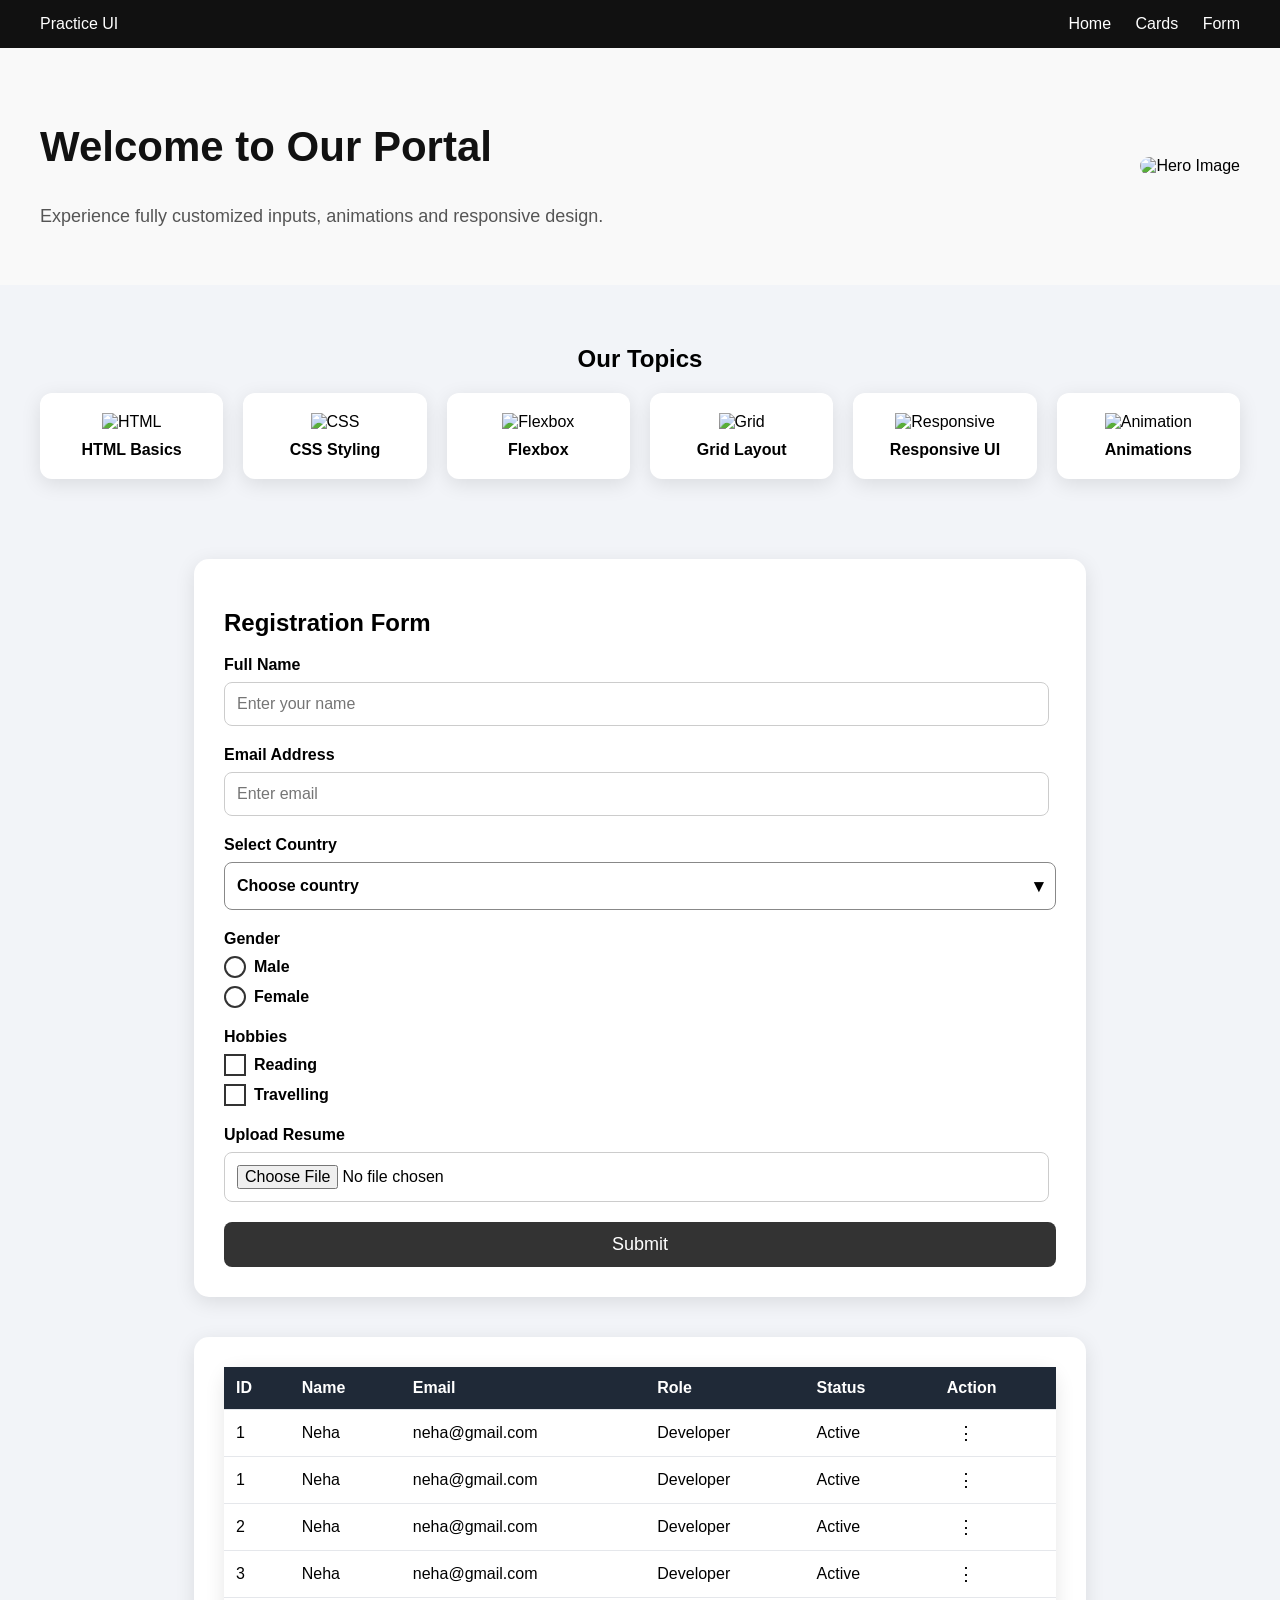
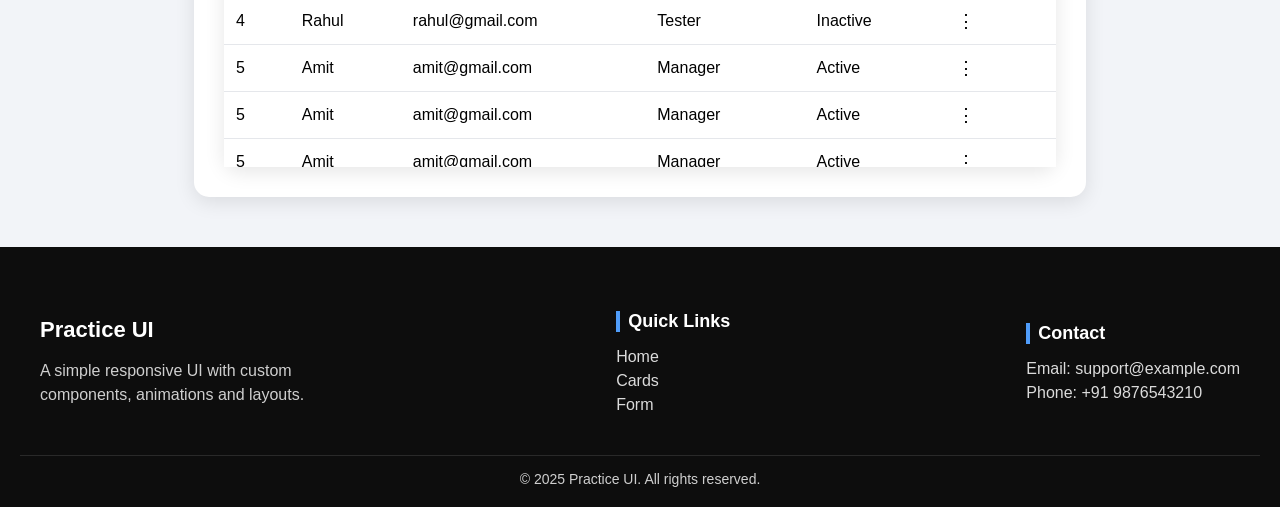
==== commit 77c88fc9: "scss learning" ====
--- a/ui/index.html
+++ b/ui/index.html
@@ -5,7 +5,7 @@
     <meta charset="UTF-8">
     <meta name="viewport" content="width=device-width, initial-scale=1.0">
     <title>Custom Form UI</title>
-    <link rel="stylesheet" href="layout.css">
+    <link rel="stylesheet" href="../Scss/layout.css">
 </head>
 
 <body>
@@ -155,7 +155,7 @@
           <td>neha@gmail.com</td>
           <td>Developer</td>
           <td>Active</td>
-          <td class="sticky-col">
+          <td>
             <div class="menu">
               <span class="dots">⋮</span>
               <div class="menu-box">
@@ -172,7 +172,7 @@
           <td>neha@gmail.com</td>
           <td>Developer</td>
           <td>Active</td>
-          <td class="sticky-col">
+          <td>
             <div class="menu">
               <span class="dots">⋮</span>
               <div class="menu-box">
@@ -189,7 +189,7 @@
           <td>neha@gmail.com</td>
           <td>Developer</td>
           <td>Active</td>
-          <td class="sticky-col">
+          <td>
             <div class="menu">
               <span class="dots">⋮</span>
               <div class="menu-box">
@@ -206,7 +206,7 @@
           <td>neha@gmail.com</td>
           <td>Developer</td>
           <td>Active</td>
-          <td class="sticky-col">
+          <td>
             <div class="menu">
               <span class="dots">⋮</span>
               <div class="menu-box">
@@ -223,41 +223,41 @@
           <td>rahul@gmail.com</td>
           <td>Tester</td>
           <td>Inactive</td>
-          <td class="sticky-col">
-            <div class="menu">
-              <span class="dots">⋮</span>
-              <div class="menu-box">
-                <a href="#">View</a>
-                <a href="#">Edit</a>
-                <a href="#">Delete</a>
-              </div>
-            </div>
-          </td>
-        </tr>
-        <tr>
-          <td>5</td>
-          <td>Amit</td>
-          <td>amit@gmail.com</td>
-          <td>Manager</td>
-          <td>Active</td>
-          <td class="sticky-col">
-            <div class="menu">
-              <span class="dots">⋮</span>
-              <div class="menu-box">
-                <a href="#">View</a>
-                <a href="#">Edit</a>
-                <a href="#">Delete</a>
-              </div>
-            </div>
-          </td>
-        </tr>
-        <tr>
-          <td>5</td>
-          <td>Amit</td>
-          <td>amit@gmail.com</td>
-          <td>Manager</td>
-          <td>Active</td>
-          <td class="sticky-col">
+          <td>
+            <div class="menu">
+              <span class="dots">⋮</span>
+              <div class="menu-box">
+                <a href="#">View</a>
+                <a href="#">Edit</a>
+                <a href="#">Delete</a>
+              </div>
+            </div>
+          </td>
+        </tr>
+        <tr>
+          <td>5</td>
+          <td>Amit</td>
+          <td>amit@gmail.com</td>
+          <td>Manager</td>
+          <td>Active</td>
+          <td>
+            <div class="menu">
+              <span class="dots">⋮</span>
+              <div class="menu-box">
+                <a href="#">View</a>
+                <a href="#">Edit</a>
+                <a href="#">Delete</a>
+              </div>
+            </div>
+          </td>
+        </tr>
+        <tr>
+          <td>5</td>
+          <td>Amit</td>
+          <td>amit@gmail.com</td>
+          <td>Manager</td>
+          <td>Active</td>
+          <td>
             <div class="menu">
               <span class="dots">⋮</span>
               <div class="menu-box">
@@ -273,7 +273,7 @@
           <td>amit@gmail.com</td>
           <td>Manager</td>
           <td>Active</td>
-          <td class="sticky-col">
+          <td>
             <div class="menu">
               <span class="dots">⋮</span>
               <div class="menu-box">
@@ -289,7 +289,7 @@
           <td>amit@gmail.com</td>
           <td>Manager</td>
           <td>Active</td>
-          <td class="sticky-col">
+          <td>
             <div class="menu">
               <span class="dots">⋮</span>
               <div class="menu-box">
@@ -305,7 +305,7 @@
           <td>amit@gmail.com</td>
           <td>Manager</td>
           <td>Active</td>
-          <td class="sticky-col">
+          <td>
             <div class="menu">
               <span class="dots">⋮</span>
               <div class="menu-box">
--- a/Scss/layout.css
+++ b/Scss/layout.css
@@ -0,0 +1,595 @@
+.navbar {
+  background: #111;
+  color: #fff;
+  padding: 15px 40px;
+  display: flex;
+  align-items: center;
+  justify-content: space-between;
+}
+.navbar .menu a {
+  color: #fff;
+  margin-left: 20px;
+  text-decoration: none;
+}
+.navbar .menu a:hover {
+  color: #ffdb4d;
+}
+
+.hero {
+  display: flex;
+  align-items: center;
+  justify-content: space-between;
+  padding: 40px;
+  background: #f9f9f9;
+  gap: 20px;
+  flex-wrap: wrap;
+}
+.hero-content {
+  flex: 1;
+}
+.hero-content h1 {
+  font-size: 42px;
+  color: #111;
+}
+.hero-content p {
+  font-size: 18px;
+  color: #555;
+}
+.hero-img img {
+  width: 200px;
+  border-radius: 20px;
+  transition: 0.3s;
+}
+.hero-img img:hover {
+  transform: scale(1.1);
+}
+@media (max-width: 768px) {
+  .hero {
+    flex-direction: column;
+    text-align: center;
+  }
+}
+@media (max-width: 480px) {
+  .hero h1 {
+    font-size: 28px;
+  }
+  .hero p {
+    font-size: 14px;
+  }
+}
+
+.cards-section {
+  padding: 40px;
+  text-align: center;
+}
+.cards-section .cards {
+  display: grid;
+  grid-template-columns: repeat(auto-fit, minmax(180px, 1fr));
+  gap: 20px;
+  margin-top: 20px;
+}
+.cards-section .card {
+  background: #fff;
+  padding: 20px;
+  border-radius: 12px;
+  box-shadow: 0 5px 20px rgba(0, 0, 0, 0.1);
+  cursor: pointer;
+  transition: 0.3s;
+}
+.cards-section .card img {
+  width: 70px;
+  height: 70px;
+  margin-bottom: 10px;
+}
+.cards-section .card p {
+  margin: 0;
+  font-size: 16px;
+  font-weight: 600;
+}
+.cards-section .card:hover {
+  transform: scale(1.05);
+  background: #fffae0;
+}
+@media (max-width: 768px) {
+  .cards-section {
+    padding: 30px;
+  }
+}
+
+.form-section {
+  width: 65%;
+  margin: 40px auto;
+  padding: 30px;
+  background: #fff;
+  border-radius: 15px;
+  box-shadow: 0 5px 20px rgba(0, 0, 0, 0.1);
+}
+.form-section input {
+  width: 96%;
+  padding: 12px;
+  border-radius: 8px;
+  border: 1px solid #ccc;
+}
+.form-section input:focus {
+  border-color: #4a63e7;
+  box-shadow: 0 0 5px rgba(74, 99, 231, 0.5);
+}
+@media (max-width: 768px) {
+  .form-section {
+    width: 90%;
+  }
+}
+
+.tablemain {
+  width: 65%;
+  margin: 40px auto;
+  padding: 30px;
+  background: #fff;
+  border-radius: 15px;
+  box-shadow: 0 5px 20px rgba(0, 0, 0, 0.1);
+}
+.tablemain table {
+  width: 100%;
+  border-collapse: collapse;
+}
+.tablemain table th {
+  position: sticky;
+  top: 0;
+  background: #1f2937;
+  color: #fff;
+}
+.tablemain table td, .tablemain table th {
+  padding: 12px;
+  white-space: nowrap;
+}
+
+.footer {
+  background: #0d0d0d;
+  color: #fff;
+  padding: 40px 20px;
+}
+.footer-container {
+  display: flex;
+  align-items: center;
+  justify-content: space-between;
+  flex-wrap: wrap;
+}
+.footer a:hover {
+  color: #4f9cf9;
+}
+@media (max-width: 768px) {
+  .footer {
+    text-align: center;
+    flex-direction: column;
+  }
+}
+
+body {
+  margin: 0;
+  padding: 0;
+  font-family: Arial;
+  background: #f2f4f8;
+}
+
+h1 {
+  color: beige;
+}
+
+.form-section {
+  width: 65%;
+  padding: 30px;
+  margin: 40px auto;
+  background: white;
+  box-shadow: 0 5px 20px rgba(0, 0, 0, 0.1);
+  border-radius: 15px;
+}
+
+.form-group {
+  margin-bottom: 20px;
+}
+
+label {
+  display: block;
+  margin-bottom: 8px;
+  font-weight: bold;
+}
+
+input[type=text],
+input[type=email],
+input[type=file] {
+  width: 96%;
+  padding: 12px;
+  border-radius: 8px;
+  border: 1px solid #ccc;
+  font-size: 16px;
+  transition: border-color 0.3s, box-shadow 0.3s;
+}
+
+input[type=text]:focus,
+input[type=email]:focus,
+input[type=file]:focus {
+  border-color: #4a63e7;
+  box-shadow: 0 0 5px rgba(74, 99, 231, 0.5);
+  outline: none;
+}
+
+input[type=text]:hover,
+input[type=email]:hover,
+input[type=file]:hover {
+  border-color: #888;
+}
+
+.custom-select {
+  width: 100%;
+  display: block;
+  position: relative;
+  cursor: pointer;
+  font-size: 16px;
+}
+
+.custom-select .selected {
+  background: white;
+  border: 1.5px solid #888;
+  padding: 12px;
+  border-radius: 8px;
+  display: flex;
+  justify-content: space-between;
+  align-items: center;
+  transition: 0.3s;
+}
+
+.custom-select .selected:hover {
+  border-color: #4a63e7;
+}
+
+.select-icon {
+  font-size: 18px;
+  transition: 0.3s;
+}
+
+.custom-select .options {
+  position: absolute;
+  top: 110%;
+  left: 0;
+  width: 100%;
+  background: white;
+  border: 1px solid #ccc;
+  border-radius: 8px;
+  box-shadow: 0 4px 15px rgba(0, 0, 0, 0.1);
+  opacity: 0;
+  pointer-events: none;
+  scale: 0.95;
+  transition: 0.3s ease;
+  z-index: 10;
+}
+
+.custom-select .option {
+  padding: 12px;
+  transition: 0.2s;
+  cursor: pointer;
+}
+
+.custom-select .option:hover {
+  background: #edf1ff;
+  padding-left: 18px;
+}
+
+.custom-select:hover .options {
+  opacity: 1;
+  pointer-events: auto;
+  scale: 1;
+}
+
+.custom-select:hover .selected .select-icon {
+  transform: rotate(180deg);
+}
+
+.custom-radio {
+  display: flex;
+  align-items: center;
+  cursor: pointer;
+}
+
+.custom-radio input {
+  display: none;
+}
+
+.radio-mark {
+  width: 18px;
+  height: 18px;
+  border: 2px solid #333;
+  border-radius: 50%;
+  margin-right: 8px;
+  position: relative;
+}
+
+.custom-radio input:checked + .radio-mark::after {
+  content: "";
+  width: 10px;
+  height: 10px;
+  background: #333;
+  border-radius: 50%;
+  position: absolute;
+  top: 4px;
+  left: 4px;
+}
+
+.custom-checkbox {
+  display: flex;
+  align-items: center;
+  margin-right: 20px;
+}
+
+.custom-checkbox input {
+  display: none;
+}
+
+.check-mark {
+  width: 18px;
+  height: 18px;
+  border: 2px solid #333;
+  margin-right: 8px;
+  position: relative;
+}
+
+.custom-checkbox input:checked + .check-mark::after {
+  background-image: url("https://cdn-icons-png.flaticon.com/512/845/845646.png");
+  position: absolute;
+  top: 0px;
+  left: 0px;
+  font-size: 16px;
+  content: "";
+  height: 100%;
+  width: 100%;
+  display: block;
+  background-size: 16px 16px;
+  background-repeat: no-repeat;
+  background-position: center;
+}
+
+.submit-btn {
+  width: 100%;
+  padding: 12px;
+  background: #333;
+  color: #fff;
+  border: none;
+  border-radius: 8px;
+  font-size: 18px;
+  cursor: pointer;
+}
+
+.submit-btn:hover {
+  background: black;
+}
+
+@media (max-width: 768px) {
+  .hero {
+    flex-direction: column;
+    text-align: center;
+  }
+  .hero-img img {
+    width: 100%;
+    margin-top: 20px;
+  }
+  .form-section {
+    width: 90%;
+    padding: 20px;
+  }
+}
+/* ------------------------------------------table------------------------------------------------------ */
+.tablemain {
+  width: 65%;
+  padding: 30px;
+  margin: 40px auto;
+  background: white;
+  box-shadow: 0 5px 20px rgba(0, 0, 0, 0.1);
+  border-radius: 15px;
+  overflow: visible;
+}
+
+.tablebody {
+  width: 100%;
+  box-shadow: 0 5px 20px rgba(0, 0, 0, 0.1);
+  border-radius: 15px;
+  overflow: visible;
+}
+
+.table-scroll {
+  overflow: auto;
+  max-height: 400px;
+  background: #1f2937;
+}
+
+table {
+  background: white;
+  box-shadow: 0 5px 20px rgba(0, 0, 0, 0.1);
+  border-collapse: collapse;
+  width: 100%;
+}
+
+thead th {
+  position: sticky;
+  top: 0;
+  background: #1f2937;
+  color: #fff;
+  padding: 12px;
+  text-align: left;
+  z-index: 10;
+}
+
+th, td {
+  padding: 12px;
+  border-bottom: 1px solid #e5e7eb;
+  white-space: nowrap;
+  max-width: 180px;
+  overflow: hidden;
+  text-overflow: ellipsis;
+}
+
+tbody tr {
+  transition: background 0.2s ease;
+}
+
+tbody tr:hover {
+  background: #f1f5f9;
+}
+
+.sticky-col {
+  position: sticky;
+  right: 0;
+  background: #fff;
+  z-index: 5;
+}
+
+thead .sticky-col {
+  background: #1f2937;
+  z-index: 15;
+}
+
+.menu {
+  position: relative;
+  display: inline-block;
+}
+
+.dots {
+  cursor: pointer;
+  font-size: 18px;
+  padding: 5px 10px;
+  border-radius: 6px;
+}
+
+.dots:hover {
+  /* background: black; */
+  z-index: inherit;
+}
+
+.menu-box {
+  position: absolute;
+  /* left: -100px; */
+  top: 0;
+  background: #fff;
+  border-radius: 8px;
+  box-shadow: 0 4px 10px rgba(0, 0, 0, 0.15);
+  width: 100px;
+  display: none;
+  z-index: 200;
+}
+
+.menu-box a {
+  display: block;
+  padding: 10px;
+  text-decoration: none;
+  /* color: #111827; */
+  font-size: 14px;
+}
+
+.menu-box a:hover {
+  background: #f3f4f6;
+}
+
+.menu:hover .menu-box {
+  display: block;
+}
+
+::-webkit-scrollbar-button:single-button:vertical:decrement {
+  background: url("https://cdn-icons-png.flaticon.com/512/130/130906.png");
+  background-position: center;
+  background-size: 15px;
+  background-color: 0 5px 20px rgba(0, 0, 0, 0.1);
+  background-repeat: no-repeat;
+}
+
+::-webkit-scrollbar-button:single-button:vertical:increment {
+  background: url("https://cdn-icons-png.flaticon.com/512/2985/2985150.png");
+  background-position: center;
+  background-size: 15px;
+  background-color: 0 5px 20px rgba(0, 0, 0, 0.1);
+  background-repeat: no-repeat;
+}
+
+::-webkit-scrollbar-button:single-button:horizontal:decrement {
+  background: url("https://cdn-icons-png.flaticon.com/128/2985/2985161.png");
+  background-position: center;
+  background-size: 15px;
+  background-color: 0 5px 20px rgba(0, 0, 0, 0.1);
+  background-repeat: no-repeat;
+}
+
+::-webkit-scrollbar-button:single-button:horizontal:increment {
+  background: url("https://cdn-icons-png.flaticon.com/512/2985/2985179.png");
+  background-position: center;
+  background-size: 15px;
+  background-repeat: no-repeat;
+  background-color: 0 5px 20px rgba(0, 0, 0, 0.1);
+}
+
+.footer {
+  background: #0d0d0d;
+  color: #fff;
+  padding: 40px 20px 20px;
+  margin-top: 50px;
+  font-family: Arial, sans-serif;
+}
+
+.footer-container {
+  max-width: 1200px;
+  margin: auto;
+  display: flex;
+  justify-content: space-between;
+  flex-wrap: wrap;
+  gap: 30px;
+}
+
+.footer-section h3 {
+  font-size: 22px;
+  margin-bottom: 10px;
+}
+
+.footer-section h4 {
+  font-size: 18px;
+  margin-bottom: 8px;
+  border-left: 4px solid #4f9cf9;
+  padding-left: 8px;
+}
+
+.footer-section p {
+  max-width: 280px;
+  line-height: 1.5;
+  opacity: 0.8;
+}
+
+.footer-section ul {
+  list-style: none;
+  padding: 0;
+}
+
+.footer-section ul li {
+  margin: 6px 0;
+  opacity: 0.85;
+}
+
+.footer-section ul li a {
+  color: #fff;
+  text-decoration: none;
+  transition: 0.3s;
+}
+
+.footer-section ul li a:hover {
+  color: #4f9cf9;
+}
+
+.footer-bottom {
+  text-align: center;
+  margin-top: 25px;
+  padding-top: 15px;
+  border-top: 1px solid rgba(255, 255, 255, 0.15);
+  font-size: 14px;
+  opacity: 0.8;
+}
+
+@media (max-width: 768px) {
+  .footer-container {
+    text-align: center;
+    flex-direction: column;
+  }
+}/*# sourceMappingURL=layout.css.map */
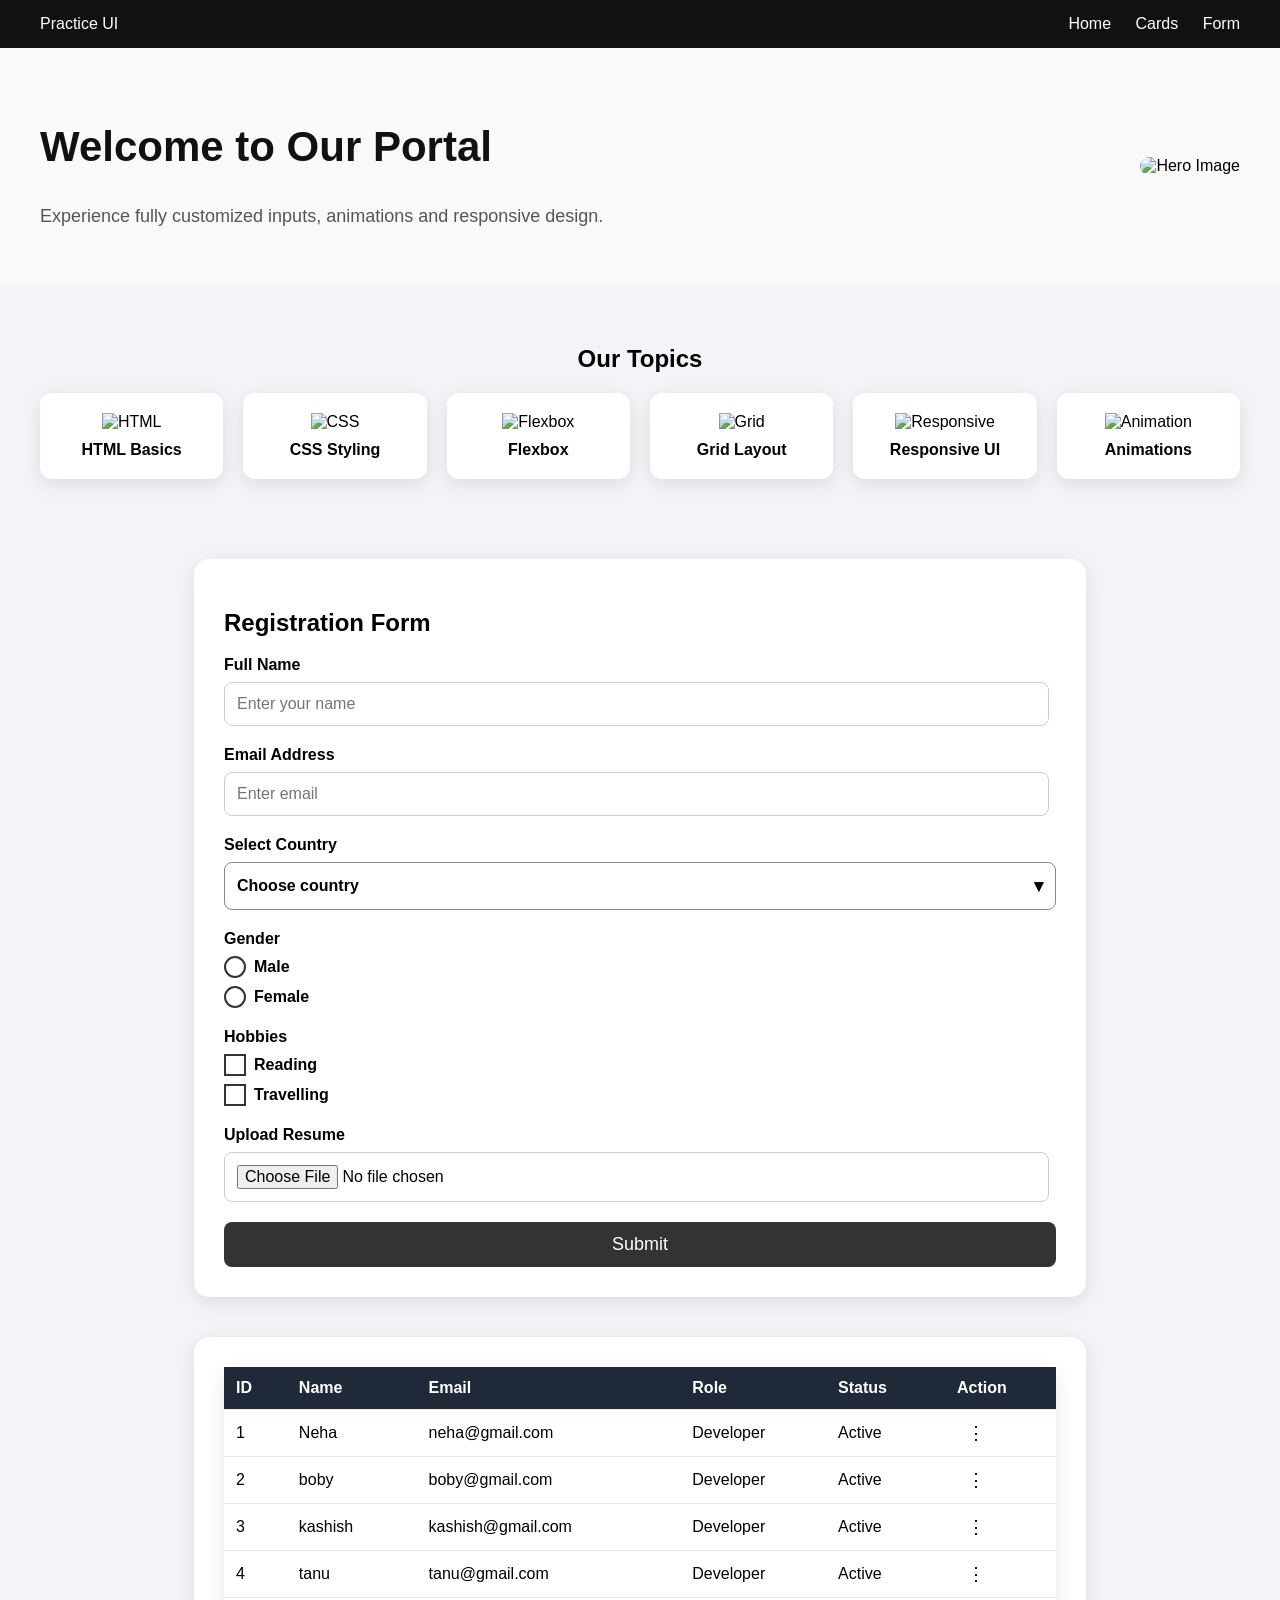
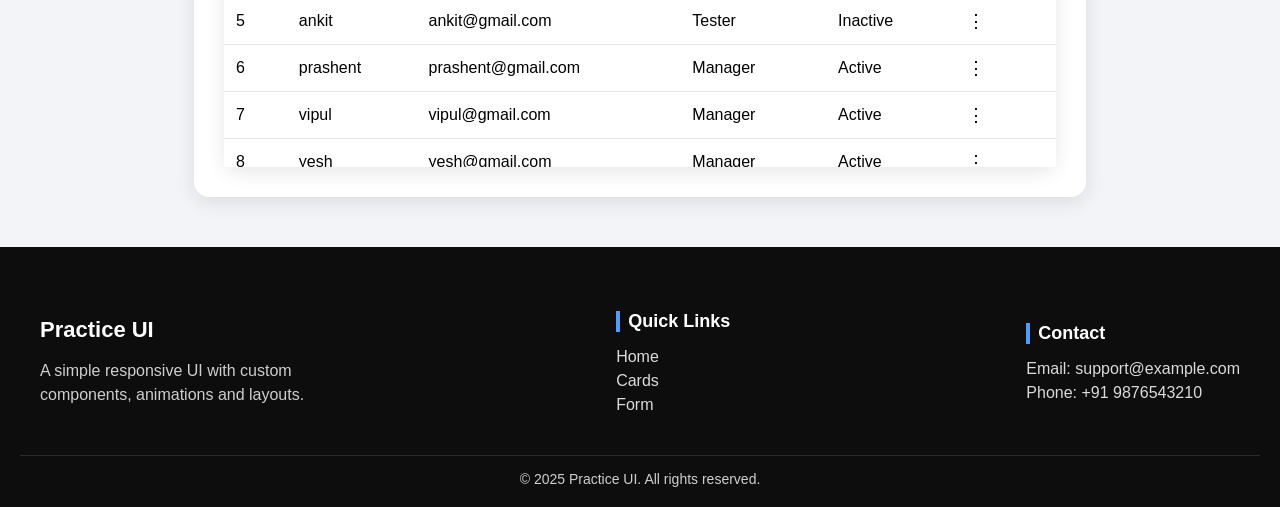
==== commit 90552122: "scss changes" ====
--- a/ui/index.html
+++ b/ui/index.html
@@ -152,28 +152,11 @@
         <tr>
           <td>1</td>
           <td>Neha</td>
-          <td>neha@gmail.com</td>
+          <td>neha@gmail.com </td>
           <td>Developer</td>
           <td>Active</td>
           <td>
-            <div class="menu">
-              <span class="dots">⋮</span>
-              <div class="menu-box">
-                <a href="#">View</a>
-                <a href="#">Edit</a>
-                <a href="#">Delete</a>
-              </div>
-            </div>
-          </td>
-        </tr>
-            <tr>
-          <td>1</td>
-          <td>Neha</td>
-          <td>neha@gmail.com</td>
-          <td>Developer</td>
-          <td>Active</td>
-          <td>
-            <div class="menu">
+            <div class="menu"> 
               <span class="dots">⋮</span>
               <div class="menu-box">
                 <a href="#">View</a>
@@ -185,8 +168,8 @@
         </tr>
             <tr>
           <td>2</td>
-          <td>Neha</td>
-          <td>neha@gmail.com</td>
+          <td>boby</td>
+          <td>boby@gmail.com</td>
           <td>Developer</td>
           <td>Active</td>
           <td>
@@ -202,8 +185,8 @@
         </tr>
             <tr>
           <td>3</td>
-          <td>Neha</td>
-          <td>neha@gmail.com</td>
+          <td>kashish</td>
+          <td>kashish@gmail.com</td>
           <td>Developer</td>
           <td>Active</td>
           <td>
@@ -217,10 +200,27 @@
             </div>
           </td>
         </tr>
-        <tr>
+            <tr>
           <td>4</td>
-          <td>Rahul</td>
-          <td>rahul@gmail.com</td>
+          <td>tanu</td>
+          <td>tanu@gmail.com</td>
+          <td>Developer</td>
+          <td>Active</td>
+          <td>
+            <div class="menu">
+              <span class="dots">⋮</span>
+              <div class="menu-box">
+                <a href="#">View</a>
+                <a href="#">Edit</a>
+                <a href="#">Delete</a>
+              </div>
+            </div>
+          </td>
+        </tr>
+        <tr>
+          <td>5</td>
+          <td>ankit</td>
+          <td>ankit@gmail.com</td>
           <td>Tester</td>
           <td>Inactive</td>
           <td>
@@ -235,26 +235,26 @@
           </td>
         </tr>
         <tr>
-          <td>5</td>
-          <td>Amit</td>
-          <td>amit@gmail.com</td>
-          <td>Manager</td>
-          <td>Active</td>
-          <td>
-            <div class="menu">
-              <span class="dots">⋮</span>
-              <div class="menu-box">
-                <a href="#">View</a>
-                <a href="#">Edit</a>
-                <a href="#">Delete</a>
-              </div>
-            </div>
-          </td>
-        </tr>
-        <tr>
-          <td>5</td>
-          <td>Amit</td>
-          <td>amit@gmail.com</td>
+          <td>6</td>
+          <td>prashent</td>
+          <td>prashent@gmail.com</td>
+          <td>Manager</td>
+          <td>Active</td>
+          <td>
+            <div class="menu">
+              <span class="dots">⋮</span>
+              <div class="menu-box">
+                <a href="#">View</a>
+                <a href="#">Edit</a>
+                <a href="#">Delete</a>
+              </div>
+            </div>
+          </td>
+        </tr>
+        <tr>
+          <td>7</td>
+          <td>vipul</td>
+          <td>vipul@gmail.com</td>
           <td>Manager</td>
           <td>Active</td>
           <td>
@@ -268,25 +268,25 @@
             </div>
           </td>
         </tr><tr>
-          <td>5</td>
-          <td>Amit</td>
-          <td>amit@gmail.com</td>
-          <td>Manager</td>
-          <td>Active</td>
-          <td>
-            <div class="menu">
-              <span class="dots">⋮</span>
-              <div class="menu-box">
-                <a href="#">View</a>
-                <a href="#">Edit</a>
-                <a href="#">Delete</a>
-              </div>
-            </div>
-          </td>
+          <td>8</td>
+          <td>yesh</td>
+          <td>yesh@gmail.com</td>
+          <td>Manager</td>
+          <td>Active</td>
+          <td>
+            <div class="menu">
+              <span class="dots">⋮</span>
+              <div class="menu-box">
+                <a href="#">View</a>
+                <a href="#">Edit</a>
+                <a href="#">Delete</a>
+              </div>
+            </div>
+          </td>     
         </tr><tr>
-          <td>5</td>
-          <td>Amit</td>
-          <td>amit@gmail.com</td>
+          <td>9</td>
+          <td>ankush</td>
+          <td>ankush@gmail.com</td>
           <td>Manager</td>
           <td>Active</td>
           <td>
@@ -300,9 +300,9 @@
             </div>
           </td>
         </tr><tr>
-          <td>5</td>
-          <td>Amit</td>
-          <td>amit@gmail.com</td>
+          <td>10</td>
+          <td>brijesh</td>
+          <td>brijesh@gmail.com</td>
           <td>Manager</td>
           <td>Active</td>
           <td>
--- a/Scss/layout.css
+++ b/Scss/layout.css
@@ -418,6 +418,7 @@
 }
 
 th, td {
+  z-index: 1;
   padding: 12px;
   border-bottom: 1px solid #e5e7eb;
   white-space: nowrap;
@@ -426,7 +427,13 @@
   text-overflow: ellipsis;
 }
 
+td {
+  position: relative;
+  overflow: visible !important;
+}
+
 tbody tr {
+  z-index: 1;
   transition: background 0.2s ease;
 }
 
@@ -448,39 +455,38 @@
 
 .menu {
   position: relative;
+  z-index: 50;
   display: inline-block;
 }
 
 .dots {
   cursor: pointer;
   font-size: 18px;
-  padding: 5px 10px;
+  padding: 6px 10px;
   border-radius: 6px;
-}
-
-.dots:hover {
-  /* background: black; */
-  z-index: inherit;
 }
 
 .menu-box {
   position: absolute;
-  /* left: -100px; */
-  top: 0;
+  top: -16%;
+  right: -90px;
   background: #fff;
   border-radius: 8px;
-  box-shadow: 0 4px 10px rgba(0, 0, 0, 0.15);
-  width: 100px;
-  display: none;
-  z-index: 200;
+  box-shadow: 0 4px 12px rgba(0, 0, 0, 0.15);
+  width: 80px;
+  opacity: 0;
+  visibility: hidden;
+  transform: translateY(-5px);
+  transition: 0.25s ease;
+  z-index: 9999;
 }
 
 .menu-box a {
   display: block;
   padding: 10px;
+  font-size: 14px;
   text-decoration: none;
-  /* color: #111827; */
-  font-size: 14px;
+  color: #111;
 }
 
 .menu-box a:hover {
@@ -488,14 +494,16 @@
 }
 
 .menu:hover .menu-box {
-  display: block;
+  opacity: 1;
+  visibility: visible;
+  transform: translateY(0);
 }
 
 ::-webkit-scrollbar-button:single-button:vertical:decrement {
   background: url("https://cdn-icons-png.flaticon.com/512/130/130906.png");
   background-position: center;
   background-size: 15px;
-  background-color: 0 5px 20px rgba(0, 0, 0, 0.1);
+  background-color: 0 5px 20px rgba(238, 10, 10, 0.1);
   background-repeat: no-repeat;
 }
 
